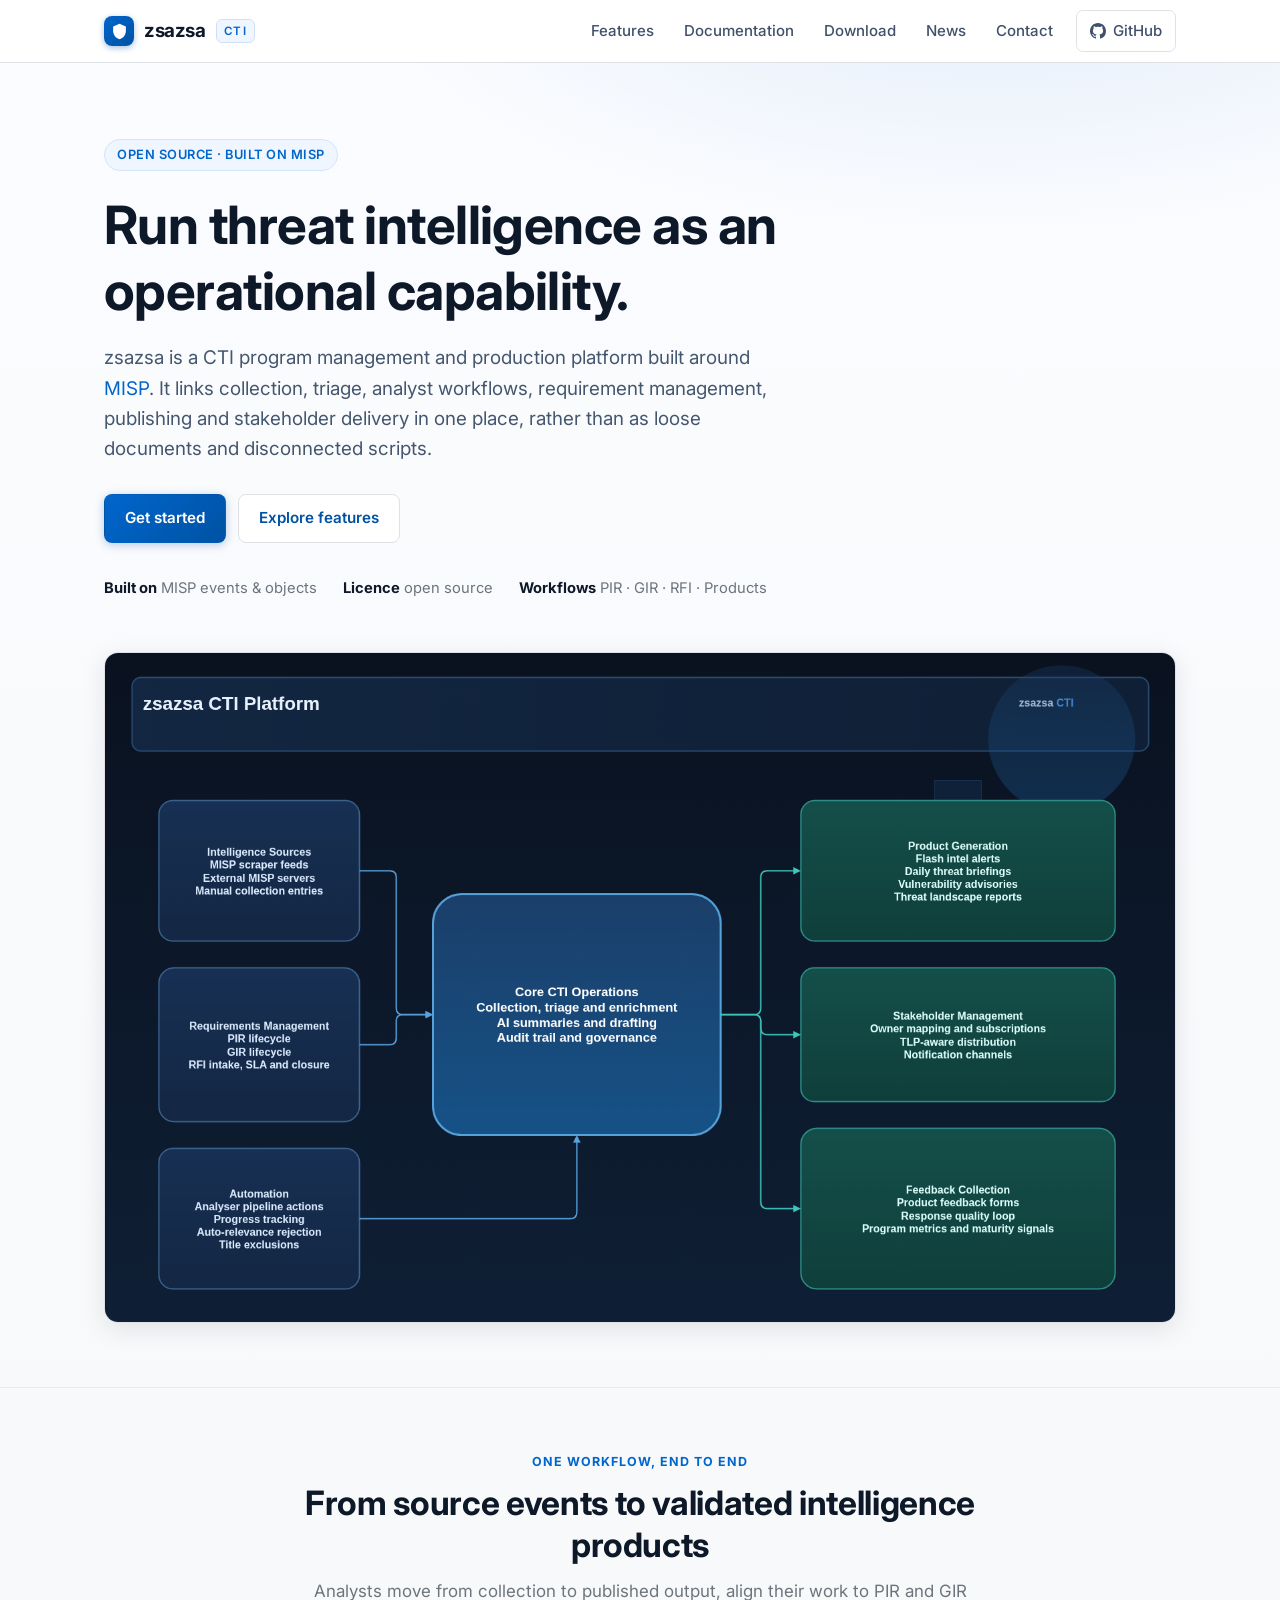
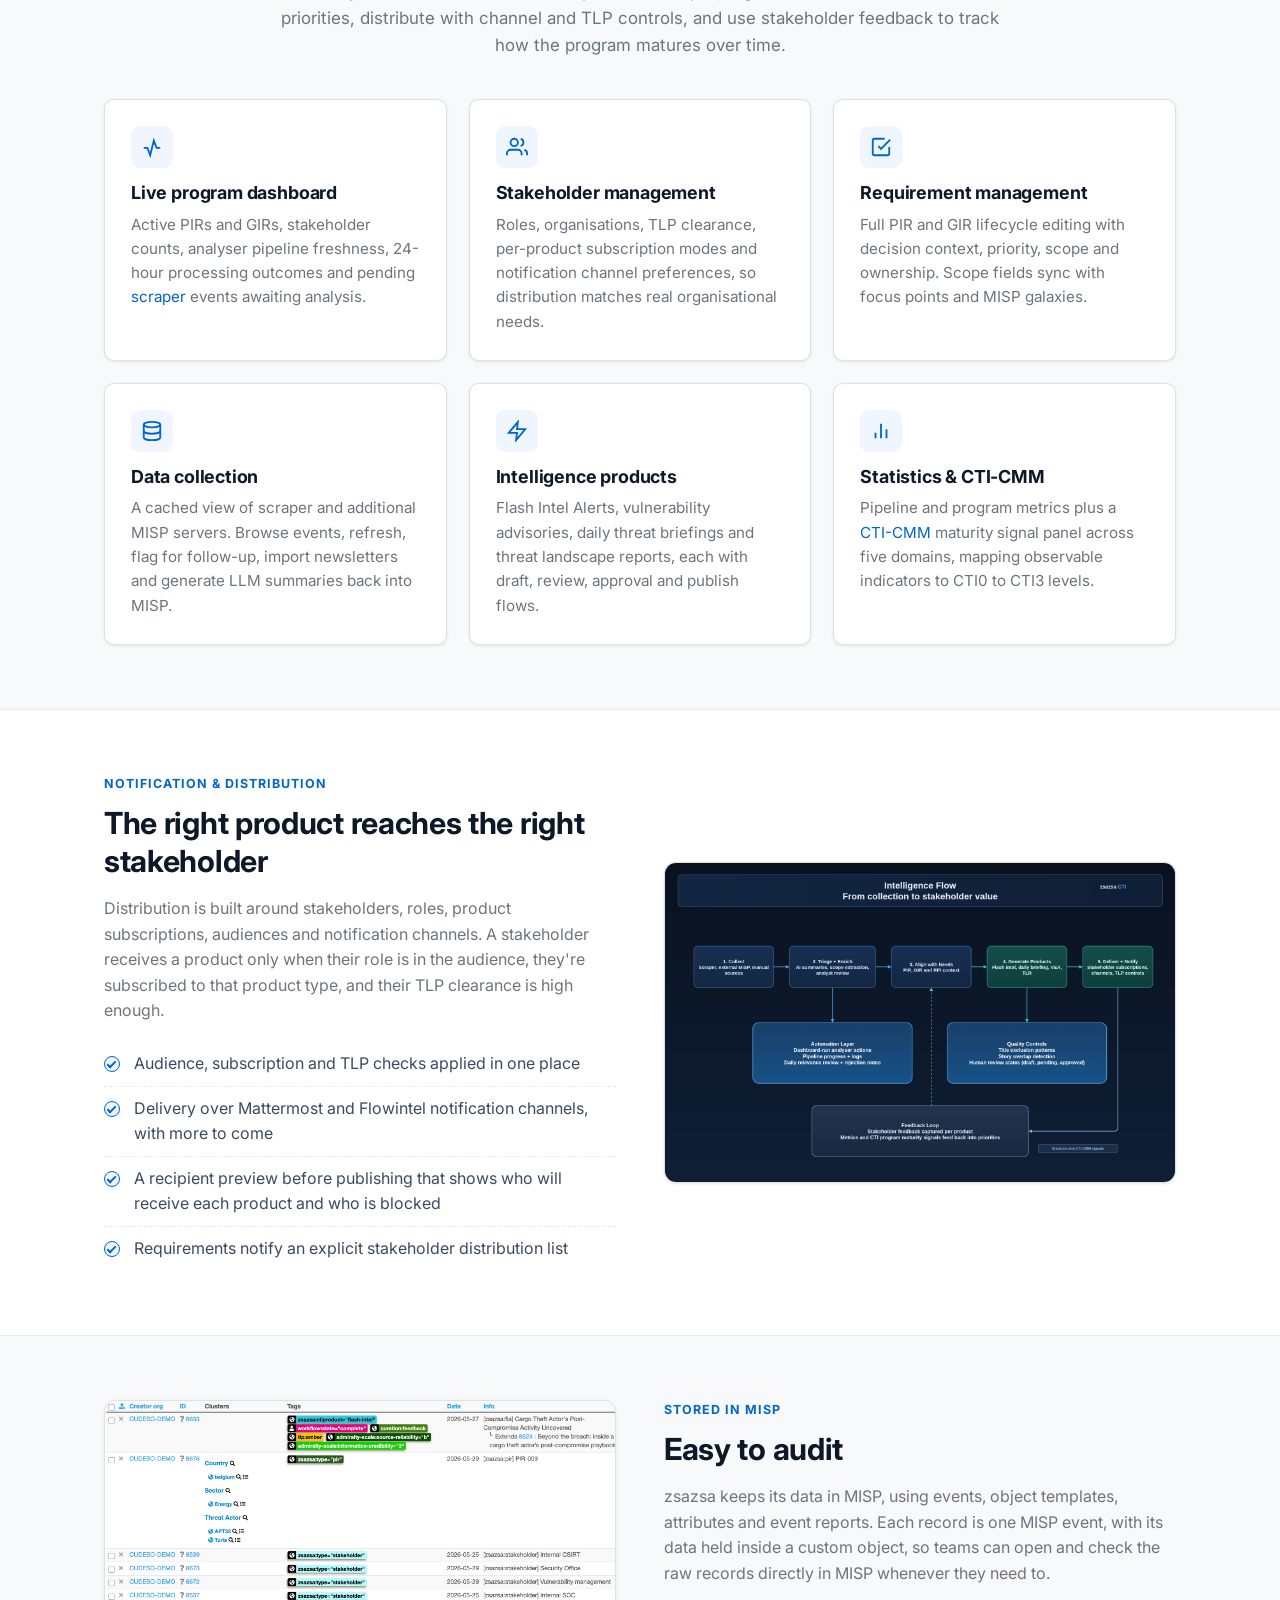
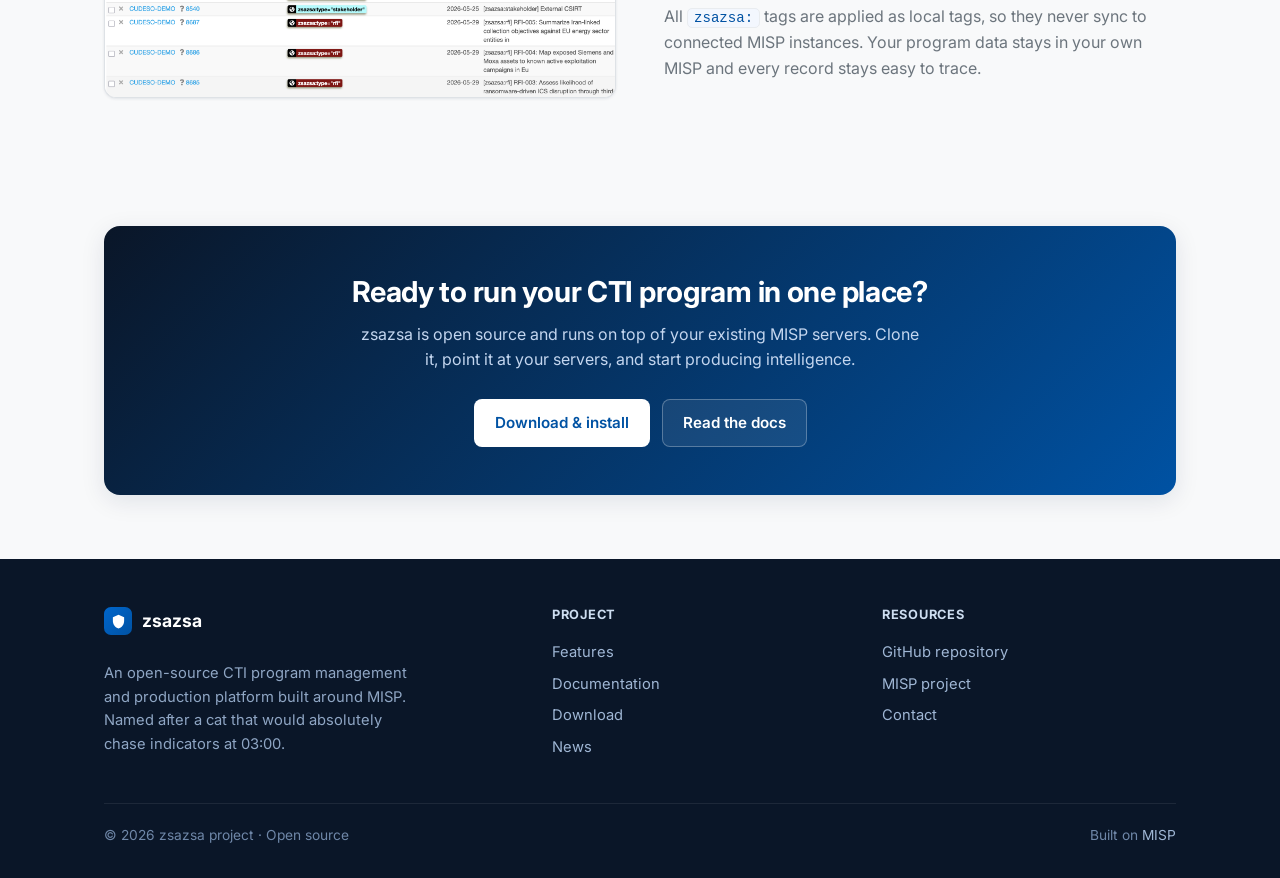
==== index.html @ 4e717384 "Initial website" ====
<!DOCTYPE html>
<html lang="en">
<head>
  <meta charset="UTF-8">
  <meta name="viewport" content="width=device-width, initial-scale=1.0">
  <title>zsazsa · CTI program management built on MISP</title>
  <meta name="description" content="zsazsa is an open-source CTI program management and production platform built around MISP. It links collection, triage, analyst workflows, requirement management, publishing and stakeholder delivery in one place.">
  <link rel="icon" type="image/svg+xml" href="assets/img/favicon.svg">
  <link rel="preconnect" href="https://fonts.googleapis.com">
  <link rel="preconnect" href="https://fonts.gstatic.com" crossorigin>
  <link href="https://fonts.googleapis.com/css2?family=Inter:wght@400;500;600;700&display=swap" rel="stylesheet">
  <link rel="stylesheet" href="assets/css/site.css">
</head>
<body>

  <!-- Navigation -->
  <nav class="site-nav">
    <div class="nav-inner">
      <a href="index.html" class="brand">
        <span class="glyph"><svg viewBox="0 0 24 24" fill="currentColor"><path d="M12 1L3 5v6c0 5.55 3.84 10.74 9 12 5.16-1.26 9-6.45 9-12V5l-9-4z"/></svg></span>
        zsazsa <span class="sub">CTI</span>
      </a>
      <button class="nav-toggle" aria-label="Toggle navigation" onclick="document.getElementById('navlinks').classList.toggle('open')">☰</button>
      <ul class="nav-links" id="navlinks">
        <li><a href="features.html">Features</a></li>
        <li><a href="documentation.html">Documentation</a></li>
        <li><a href="download.html">Download</a></li>
        <li><a href="news.html">News</a></li>
        <li><a href="contact.html">Contact</a></li>
        <li><a href="https://github.com/cudeso/zsazsa/" class="gh" target="_blank" rel="noopener">
          <svg width="16" height="16" viewBox="0 0 16 16" fill="currentColor"><path d="M8 0C3.58 0 0 3.58 0 8c0 3.54 2.29 6.53 5.47 7.59.4.07.55-.17.55-.38 0-.19-.01-.82-.01-1.49-2.01.37-2.53-.49-2.69-.94-.09-.23-.48-.94-.82-1.13-.28-.15-.68-.52-.01-.53.63-.01 1.08.58 1.23.82.72 1.21 1.87.87 2.33.66.07-.52.28-.87.51-1.07-1.78-.2-3.64-.89-3.64-3.95 0-.87.31-1.59.82-2.15-.08-.2-.36-1.02.08-2.12 0 0 .67-.21 2.2.82.64-.18 1.32-.27 2-.27.68 0 1.36.09 2 .27 1.53-1.04 2.2-.82 2.2-.82.44 1.1.16 1.92.08 2.12.51.56.82 1.27.82 2.15 0 3.07-1.87 3.75-3.65 3.95.29.25.54.73.54 1.48 0 1.07-.01 1.93-.01 2.2 0 .21.15.46.55.38A8.01 8.01 0 0016 8c0-4.42-3.58-8-8-8z"/></svg>
          GitHub</a></li>
      </ul>
    </div>
  </nav>

  <!-- Hero -->
  <header class="hero">
    <div class="container">
      <span class="eyebrow">Open source · Built on MISP</span>
      <h1>Run threat intelligence as an operational capability.</h1>
      <p class="lead">zsazsa is a CTI program management and production platform built around <a href="https://www.misp-project.org/" target="_blank" rel="noopener">MISP</a>. It links collection, triage, analyst workflows, requirement management, publishing and stakeholder delivery in one place, rather than as loose documents and disconnected scripts.</p>
      <div class="hero-actions">
        <a href="download.html" class="btn btn-primary">Get started</a>
        <a href="features.html" class="btn btn-ghost">Explore features</a>
      </div>
      <div class="hero-meta">
        <span><b>Built on</b> MISP events &amp; objects</span>
        <span><b>Licence</b> open source</span>
        <span><b>Workflows</b> PIR · GIR · RFI · Products</span>
      </div>
      <div class="hero-shot">
        <img src="assets/img/zsazsa-overview.png" alt="zsazsa CTI overview" loading="lazy">
      </div>
    </div>
  </header>

  <!-- What it covers -->
  <section>
    <div class="container">
      <div class="section-head center">
        <div class="kicker">One workflow, end to end</div>
        <h2>From source events to validated intelligence products</h2>
        <p>Analysts move from collection to published output, align their work to PIR and GIR priorities, distribute with channel and TLP controls, and use stakeholder feedback to track how the program matures over time.</p>
      </div>

      <div class="grid grid-3">
        <div class="card hover">
          <span class="feat-icon"><svg viewBox="0 0 24 24" fill="none" stroke="currentColor" stroke-width="2"><path d="M3 13h4l3 8 4-16 3 8h4"/></svg></span>
          <h3>Live program dashboard</h3>
          <p>Active PIRs and GIRs, stakeholder counts, analyser pipeline freshness, 24-hour processing outcomes and pending <a href="https://github.com/cudeso/misp-scraper/" target="_blank" rel="noopener">scraper</a> events awaiting analysis.</p>
        </div>
        <div class="card hover">
          <span class="feat-icon"><svg viewBox="0 0 24 24" fill="none" stroke="currentColor" stroke-width="2"><path d="M17 21v-2a4 4 0 0 0-4-4H5a4 4 0 0 0-4 4v2"/><circle cx="9" cy="7" r="4"/><path d="M23 21v-2a4 4 0 0 0-3-3.87M16 3.13a4 4 0 0 1 0 7.75"/></svg></span>
          <h3>Stakeholder management</h3>
          <p>Roles, organisations, TLP clearance, per-product subscription modes and notification channel preferences, so distribution matches real organisational needs.</p>
        </div>
        <div class="card hover">
          <span class="feat-icon"><svg viewBox="0 0 24 24" fill="none" stroke="currentColor" stroke-width="2"><path d="M9 11l3 3L22 4"/><path d="M21 12v7a2 2 0 0 1-2 2H5a2 2 0 0 1-2-2V5a2 2 0 0 1 2-2h11"/></svg></span>
          <h3>Requirement management</h3>
          <p>Full PIR and GIR lifecycle editing with decision context, priority, scope and ownership. Scope fields sync with focus points and MISP galaxies.</p>
        </div>
        <div class="card hover">
          <span class="feat-icon"><svg viewBox="0 0 24 24" fill="none" stroke="currentColor" stroke-width="2"><ellipse cx="12" cy="5" rx="9" ry="3"/><path d="M21 12c0 1.66-4 3-9 3s-9-1.34-9-3"/><path d="M3 5v14c0 1.66 4 3 9 3s9-1.34 9-3V5"/></svg></span>
          <h3>Data collection</h3>
          <p>A cached view of scraper and additional MISP servers. Browse events, refresh, flag for follow-up, import newsletters and generate LLM summaries back into MISP.</p>
        </div>
        <div class="card hover">
          <span class="feat-icon"><svg viewBox="0 0 24 24" fill="none" stroke="currentColor" stroke-width="2"><path d="M13 2L3 14h9l-1 8 10-12h-9l1-8z"/></svg></span>
          <h3>Intelligence products</h3>
          <p>Flash Intel Alerts, vulnerability advisories, daily threat briefings and threat landscape reports, each with draft, review, approval and publish flows.</p>
        </div>
        <div class="card hover">
          <span class="feat-icon"><svg viewBox="0 0 24 24" fill="none" stroke="currentColor" stroke-width="2"><path d="M18 20V10M12 20V4M6 20v-6"/></svg></span>
          <h3>Statistics &amp; CTI-CMM</h3>
          <p>Pipeline and program metrics plus a <a href="https://cti-cmm.org/" target="_blank" rel="noopener">CTI-CMM</a> maturity signal panel across five domains, mapping observable indicators to CTI0 to CTI3 levels.</p>
        </div>
      </div>
    </div>
  </section>

  <!-- Intelligence flow band -->
  <section class="section-tint">
    <div class="container">
      <div class="grid grid-2" style="align-items:center; gap:48px;">
        <div>
          <div class="kicker">Notification &amp; distribution</div>
          <h2 style="font-size:1.9rem; margin:0 0 16px;">The right product reaches the right stakeholder</h2>
          <p class="muted" style="margin-bottom:18px;">Distribution is built around stakeholders, roles, product subscriptions, audiences and notification channels. A stakeholder receives a product only when their role is in the audience, they're subscribed to that product type, and their TLP clearance is high enough.</p>
          <ul class="tick-list">
            <li>Audience, subscription and TLP checks applied in one place</li>
            <li>Delivery over Mattermost and Flowintel notification channels, with more to come</li>
            <li>A recipient preview before publishing that shows who will receive each product and who is blocked</li>
            <li>Requirements notify an explicit stakeholder distribution list</li>
          </ul>
        </div>
        <div class="feature-media">
          <img src="assets/img/zsazsa-intelligence-flow.png" alt="zsazsa intelligence flow" loading="lazy">
        </div>
      </div>
    </div>
  </section>

  <!-- MISP foundation -->
  <section>
    <div class="container">
      <div class="grid grid-2" style="align-items:center; gap:48px;">
        <div class="feature-media">
          <img src="assets/img/x-misp1.png" alt="zsazsa data stored in MISP" loading="lazy">
        </div>
        <div>
          <div class="kicker">Stored in MISP</div>
          <h2 style="font-size:1.9rem; margin:0 0 16px;">Easy to audit</h2>
          <p class="muted" style="margin-bottom:18px;">zsazsa keeps its data in MISP, using events, object templates, attributes and event reports. Each record is one MISP event, with its data held inside a custom object, so teams can open and check the raw records directly in MISP whenever they need to.</p>
          <p class="muted">All <code class="inline">zsazsa:</code> tags are applied as local tags, so they never sync to connected MISP instances. Your program data stays in your own MISP and every record stays easy to trace.</p>
        </div>
      </div>
    </div>
  </section>

  <!-- CTA -->
  <section>
    <div class="container">
      <div class="cta">
        <h2>Ready to run your CTI program in one place?</h2>
        <p>zsazsa is open source and runs on top of your existing MISP servers. Clone it, point it at your servers, and start producing intelligence.</p>
        <div style="display:flex; gap:12px; justify-content:center; flex-wrap:wrap;">
          <a href="download.html" class="btn btn-light">Download &amp; install</a>
          <a href="documentation.html" class="btn btn-ghost">Read the docs</a>
        </div>
      </div>
    </div>
  </section>

  <!-- Footer -->
  <footer class="site-footer">
    <div class="container">
      <div class="foot-grid">
        <div>
          <span class="foot-brand">
            <span class="glyph"><svg viewBox="0 0 24 24" fill="currentColor"><path d="M12 1L3 5v6c0 5.55 3.84 10.74 9 12 5.16-1.26 9-6.45 9-12V5l-9-4z"/></svg></span>
            zsazsa
          </span>
          <p class="foot-about">An open-source CTI program management and production platform built around MISP. Named after a cat that would absolutely chase indicators at 03:00.</p>
        </div>
        <div>
          <h4>Project</h4>
          <a href="features.html">Features</a>
          <a href="documentation.html">Documentation</a>
          <a href="download.html">Download</a>
          <a href="news.html">News</a>
        </div>
        <div>
          <h4>Resources</h4>
          <a href="https://github.com/cudeso/zsazsa/" target="_blank" rel="noopener">GitHub repository</a>
          <a href="https://www.misp-project.org/" target="_blank" rel="noopener">MISP project</a>
          <a href="contact.html">Contact</a>
        </div>
      </div>
      <div class="foot-bottom">
        <span>© <span id="year"></span> zsazsa project · Open source</span>
        <span>Built on <a href="https://www.misp-project.org/" target="_blank" rel="noopener" style="display:inline;">MISP</a></span>
      </div>
    </div>
  </footer>

  <script>document.getElementById('year').textContent = new Date().getFullYear();</script>
</body>
</html>
---- assets/css/site.css ----
/* ───────────────────────────────────────────────────────────────────────────
   zsazsa-project.org — public site styles
   Mirrors the zsazsa "UiBeta" application theme:
   MISP-style light surfaces, #0066cc accent, Inter typography, shield glyph.
   ─────────────────────────────────────────────────────────────────────────── */

:root {
  /* UiBeta palette (from the application theme) */
  --blue:          #0066cc;
  --blue-deep:     #0052a3;
  --blue-navy:     #004d99;
  --blue-tint:     #f0f6ff;

  --ink:           #0d1829;
  --text:          #212529;
  --text-muted:    #6c757d;

  --body-bg:       #f8f9fa;
  --card-bg:       #ffffff;
  --surface-tint:  #f3f7fe;
  --surface-dark:  #0a1628;   /* deep navy used in the app sidebar */

  --border:        #dee2e6;
  --border-faint:  #e9ecef;

  --green:         #28a745;
  --orange:        #fd7e14;
  --red:           #dc3545;

  --radius:        10px;
  --radius-sm:     8px;
  --shadow:        0 1px 3px rgba(4,28,68,.09), 0 0 1px rgba(4,28,68,.06);
  --shadow-lift:   0 6px 24px rgba(4,28,68,.10);

  --brand-gradient: linear-gradient(135deg, #0066cc 0%, #0052a3 100%);
  --maxw:          1120px;
}

*, *::before, *::after { box-sizing: border-box; }

html { scroll-behavior: smooth; }

body {
  margin: 0;
  font-family: "Inter", system-ui, -apple-system, "Segoe UI", Roboto, sans-serif;
  font-size: 16px;
  line-height: 1.6;
  color: var(--text);
  background: var(--body-bg);
  -webkit-font-smoothing: antialiased;
}

a { color: var(--blue); text-decoration: none; }
a:hover { color: var(--blue-deep); text-decoration: underline; }

h1, h2, h3, h4 {
  color: var(--ink);
  line-height: 1.25;
  font-weight: 700;
  letter-spacing: -0.01em;
}

img { max-width: 100%; height: auto; }

.container {
  max-width: var(--maxw);
  margin: 0 auto;
  padding: 0 24px;
}

.muted { color: var(--text-muted); }
.center { text-align: center; }

/* ─── Top navigation ─────────────────────────────────────────────────────── */
.site-nav {
  position: sticky;
  top: 0;
  z-index: 50;
  background: rgba(255,255,255,.92);
  backdrop-filter: saturate(180%) blur(8px);
  border-bottom: 1px solid var(--border);
}
.site-nav .nav-inner {
  max-width: var(--maxw);
  margin: 0 auto;
  padding: 0 24px;
  height: 62px;
  display: flex;
  align-items: center;
  gap: 28px;
}
.brand {
  display: inline-flex;
  align-items: center;
  gap: 10px;
  font-weight: 700;
  font-size: 1.18rem;
  color: var(--ink);
  letter-spacing: -0.02em;
}
.brand:hover { text-decoration: none; color: var(--ink); }
.brand .glyph {
  width: 30px; height: 30px;
  display: inline-flex;
  align-items: center;
  justify-content: center;
  border-radius: 8px;
  background: var(--brand-gradient);
  color: #fff;
  box-shadow: 0 2px 6px rgba(0,82,163,.35);
}
.brand .glyph svg { width: 17px; height: 17px; }
.brand .sub {
  font-weight: 600;
  font-size: .72rem;
  letter-spacing: .12em;
  text-transform: uppercase;
  color: var(--blue);
  padding: 2px 7px;
  border: 1px solid #cfe0f5;
  border-radius: 6px;
  background: var(--blue-tint);
}

.nav-links {
  display: flex;
  align-items: center;
  gap: 4px;
  margin-left: auto;
  list-style: none;
  padding: 0;
}
.nav-links a {
  display: inline-block;
  padding: 8px 13px;
  border-radius: 7px;
  color: #41506b;
  font-weight: 500;
  font-size: .94rem;
}
.nav-links a:hover { background: var(--surface-tint); color: var(--blue-deep); text-decoration: none; }
.nav-links a.active { color: var(--blue-deep); background: var(--blue-tint); }
.nav-links a.gh {
  display: inline-flex;
  align-items: center;
  gap: 7px;
  margin-left: 6px;
  border: 1px solid var(--border);
}
.nav-links a.gh:hover { border-color: #c2d3ea; }

.nav-toggle {
  display: none;
  margin-left: auto;
  background: none;
  border: 1px solid var(--border);
  border-radius: 7px;
  padding: 7px 10px;
  cursor: pointer;
  color: var(--ink);
}

/* ─── Buttons ────────────────────────────────────────────────────────────── */
.btn {
  display: inline-flex;
  align-items: center;
  gap: 8px;
  padding: 11px 20px;
  border-radius: var(--radius-sm);
  font-weight: 600;
  font-size: .95rem;
  border: 1px solid transparent;
  cursor: pointer;
  transition: transform .06s ease, box-shadow .2s ease, background .2s ease;
}
.btn:hover { text-decoration: none; }
.btn-primary { background: var(--brand-gradient); color: #fff; box-shadow: 0 2px 10px rgba(0,82,163,.28); }
.btn-primary:hover { color: #fff; transform: translateY(-1px); box-shadow: var(--shadow-lift); }
.btn-ghost { background: #fff; color: var(--blue-deep); border-color: var(--border); }
.btn-ghost:hover { background: var(--surface-tint); border-color: #c2d3ea; color: var(--blue-deep); }

/* ─── Hero ───────────────────────────────────────────────────────────────── */
.hero {
  background:
    radial-gradient(1100px 460px at 78% -8%, rgba(0,102,204,.10), transparent 60%),
    linear-gradient(180deg, #fbfcff 0%, var(--body-bg) 100%);
  border-bottom: 1px solid var(--border-faint);
  padding: 76px 0 64px;
}
.hero .eyebrow {
  display: inline-flex;
  align-items: center;
  gap: 8px;
  font-size: .8rem;
  font-weight: 600;
  letter-spacing: .04em;
  text-transform: uppercase;
  color: var(--blue);
  background: var(--blue-tint);
  border: 1px solid #d4e4fa;
  padding: 5px 12px;
  border-radius: 100px;
  margin-bottom: 22px;
}
.hero h1 {
  font-size: clamp(2.1rem, 4.6vw, 3.3rem);
  margin: 0 0 18px;
  max-width: 760px;
}
.hero p.lead {
  font-size: 1.18rem;
  color: #45566f;
  max-width: 680px;
  margin: 0 0 30px;
}
.hero-actions { display: flex; flex-wrap: wrap; gap: 12px; }
.hero-meta {
  margin-top: 34px;
  display: flex;
  flex-wrap: wrap;
  gap: 26px;
  color: var(--text-muted);
  font-size: .92rem;
}
.hero-meta b { color: var(--ink); }

.hero-shot {
  margin-top: 52px;
  border-radius: 14px;
  border: 1px solid var(--border);
  box-shadow: var(--shadow-lift);
  overflow: hidden;
  background: #fff;
}
.hero-shot img { display: block; width: 100%; }

/* ─── Sections ───────────────────────────────────────────────────────────── */
section { padding: 64px 0; }
.section-tint { background: #fff; border-top: 1px solid var(--border-faint); border-bottom: 1px solid var(--border-faint); }

.section-head { max-width: 720px; margin: 0 0 40px; }
.section-head.center { margin-left: auto; margin-right: auto; text-align: center; }
.section-head h2 { font-size: clamp(1.6rem, 3vw, 2.1rem); margin: 0 0 12px; }
.section-head p { font-size: 1.06rem; color: var(--text-muted); margin: 0; }
.kicker {
  font-size: .78rem; font-weight: 700; letter-spacing: .08em;
  text-transform: uppercase; color: var(--blue); margin-bottom: 10px;
}

/* ─── Cards / grids ──────────────────────────────────────────────────────── */
.grid { display: grid; gap: 22px; }
.grid-2 { grid-template-columns: repeat(2, 1fr); }
.grid-3 { grid-template-columns: repeat(3, 1fr); }

.card {
  background: var(--card-bg);
  border: 1px solid var(--border);
  border-radius: var(--radius);
  padding: 26px;
  box-shadow: var(--shadow);
  transition: transform .12s ease, box-shadow .2s ease, border-color .2s ease;
}
.card.hover:hover { transform: translateY(-3px); box-shadow: var(--shadow-lift); border-color: #cfe0f5; }
.card h3 { font-size: 1.12rem; margin: 0 0 8px; }
.card p { margin: 0; color: var(--text-muted); font-size: .95rem; }

.feat-icon {
  width: 42px; height: 42px;
  border-radius: 9px;
  display: inline-flex;
  align-items: center;
  justify-content: center;
  background: var(--blue-tint);
  color: var(--blue);
  margin-bottom: 14px;
  border: 1px solid #dcebfd00; /* transparent, kept for spacing */
}
.feat-icon svg { width: 22px; height: 22px; }

/* ─── Feature detail rows (alternating) ──────────────────────────────────── */
.feature-row {
  display: grid;
  grid-template-columns: 1fr 1fr;
  gap: 44px;
  align-items: center;
  padding: 44px 0;
  border-bottom: 1px solid var(--border-faint);
}
.feature-row:last-child { border-bottom: none; }
.feature-row.reverse .feature-media { order: 2; }
.feature-media {
  border-radius: 12px;
  border: 1px solid var(--border);
  box-shadow: var(--shadow);
  overflow: hidden;
  background: #fff;
}
.feature-media img { display: block; width: 100%; }
.feature-text h3 { font-size: 1.45rem; margin: 0 0 12px; }
.feature-text p { color: #45566f; margin: 0 0 14px; }
.feature-text ul { margin: 0; padding-left: 18px; color: #45566f; }
.feature-text ul li { margin-bottom: 7px; }

/* ─── Pill list / checklist ──────────────────────────────────────────────── */
.tick-list { list-style: none; padding: 0; margin: 0; }
.tick-list li {
  position: relative;
  padding: 9px 0 9px 30px;
  border-bottom: 1px dashed var(--border-faint);
  color: #3c4a60;
}
.tick-list li:last-child { border-bottom: none; }
.tick-list li::before {
  content: "";
  position: absolute;
  left: 0; top: 14px;
  width: 16px; height: 16px;
  border-radius: 50%;
  background: var(--blue-tint);
  border: 1px solid var(--blue);
}
.tick-list li::after {
  content: "";
  position: absolute;
  left: 5px; top: 17px;
  width: 5px; height: 9px;
  border: solid var(--blue);
  border-width: 0 2px 2px 0;
  transform: rotate(45deg);
}

/* ─── Badges ─────────────────────────────────────────────────────────────── */
.badge {
  display: inline-block;
  padding: 3px 10px;
  border-radius: 100px;
  font-size: .76rem;
  font-weight: 600;
  border: 1px solid transparent;
}
.badge-public { background: #eaf6f1; color: #1a7a4a; border-color: #b6e0c9; }
.badge-draft  { background: #fef5e3; color: #a0690a; border-color: #f3d9a3; }
.badge-blue   { background: var(--blue-tint); color: var(--blue-deep); border-color: #d4e4fa; }

/* ─── News list ──────────────────────────────────────────────────────────── */
.post {
  display: grid;
  grid-template-columns: 150px 1fr;
  gap: 24px;
  padding: 26px;
  border: 1px solid var(--border);
  border-radius: var(--radius);
  background: #fff;
  box-shadow: var(--shadow);
  margin-bottom: 18px;
}
.post .post-date { color: var(--text-muted); font-size: .9rem; }
.post h3 { margin: 8px 0 10px; font-size: 1.22rem; }
.post p { margin: 0 0 14px; color: #45566f; }

/* ─── Docs / generic prose ───────────────────────────────────────────────── */
.prose { max-width: 820px; }
.prose h2 { font-size: 1.5rem; margin: 40px 0 14px; padding-top: 8px; }
.prose h3 { font-size: 1.18rem; margin: 28px 0 10px; }
.prose p { color: #36445b; }
.prose ul { color: #36445b; }
.prose code, code.inline {
  background: var(--surface-tint);
  border: 1px solid var(--border-faint);
  border-radius: 5px;
  padding: 1px 6px;
  font-size: .88em;
  font-family: "SFMono-Regular", ui-monospace, Menlo, Consolas, monospace;
  color: var(--blue-deep);
}
.prose pre {
  background: var(--surface-dark);
  color: #d6e3f5;
  border-radius: var(--radius-sm);
  padding: 18px 20px;
  overflow-x: auto;
  font-size: .86rem;
  line-height: 1.55;
  border: 1px solid #16233d;
}
.prose pre code { background: none; border: none; padding: 0; color: inherit; }

.callout {
  border: 1px solid #d4e4fa;
  background: var(--blue-tint);
  border-left: 4px solid var(--blue);
  border-radius: var(--radius-sm);
  padding: 16px 20px;
  margin: 22px 0;
  color: #2d3e57;
}
.callout strong { color: var(--ink); }

/* ─── Inline figure (screenshots in prose / docs) ────────────────────────── */
.doc-figure {
  margin: 26px 0;
  border-radius: 12px;
  border: 1px solid var(--border);
  box-shadow: var(--shadow);
  overflow: hidden;
  background: #fff;
}
.doc-figure img { display: block; width: 100%; }
.doc-figure figcaption {
  padding: 10px 16px;
  font-size: .85rem;
  color: var(--text-muted);
  border-top: 1px solid var(--border-faint);
  background: var(--surface-tint);
}

/* ─── Architecture diagram (simple node/connector layout) ────────────────── */
.arch {
  margin: 24px 0;
  padding: 26px 20px;
  border: 1px solid var(--border);
  border-radius: 12px;
  background: var(--surface-tint);
}
.arch-row { display: flex; gap: 18px; justify-content: center; flex-wrap: wrap; }
.arch-node {
  border: 1px solid var(--border);
  border-radius: 10px;
  background: #fff;
  box-shadow: var(--shadow);
  padding: 13px 18px;
  text-align: center;
  min-width: 190px;
}
.arch-node .an-title { font-weight: 700; color: var(--ink); font-size: .98rem; }
.arch-node .an-sub { color: var(--text-muted); font-size: .8rem; margin-top: 3px; }
.arch-node.is-app {
  background: var(--brand-gradient);
  border-color: transparent;
}
.arch-node.is-app .an-title { color: #fff; }
.arch-node.is-app .an-sub { color: rgba(255,255,255,.85); }
.arch-connector { width: 2px; height: 26px; background: var(--border-light); margin: 0 auto; }
.arch-caption { margin: 14px 0 0; font-size: .85rem; color: var(--text-muted); text-align: center; }

/* ─── Docs layout with side TOC ──────────────────────────────────────────── */
.docs-layout { display: grid; grid-template-columns: 232px 1fr; gap: 48px; align-items: start; }
.docs-toc {
  position: sticky;
  top: 86px;
  font-size: .92rem;
}
.docs-toc .toc-title {
  font-size: .74rem; font-weight: 700; letter-spacing: .08em;
  text-transform: uppercase; color: var(--text-muted); margin-bottom: 12px;
}
.docs-toc a {
  display: block;
  padding: 6px 12px;
  border-left: 2px solid var(--border);
  color: #45566f;
}
.docs-toc a:hover { border-left-color: var(--blue); color: var(--blue-deep); text-decoration: none; background: var(--surface-tint); }

/* ─── Tables ─────────────────────────────────────────────────────────────── */
.table-wrap { overflow-x: auto; border: 1px solid var(--border); border-radius: var(--radius-sm); }
table.tbl { width: 100%; border-collapse: collapse; font-size: .92rem; background: #fff; }
table.tbl th, table.tbl td { text-align: left; padding: 11px 14px; border-bottom: 1px solid var(--border-faint); }
table.tbl th { background: var(--surface-tint); color: var(--ink); font-weight: 600; }
table.tbl tr:last-child td { border-bottom: none; }

/* ─── CTA band ───────────────────────────────────────────────────────────── */
.cta {
  background: linear-gradient(135deg, #0a1628 0%, #0052a3 100%);
  border-radius: 16px;
  padding: 48px 44px;
  color: #eaf1fb;
  text-align: center;
  box-shadow: var(--shadow-lift);
}
.cta h2 { color: #fff; margin: 0 0 12px; font-size: 1.8rem; }
.cta p { color: #c4d6ef; max-width: 560px; margin: 0 auto 26px; }
.cta .btn-ghost { background: rgba(255,255,255,.08); color: #fff; border-color: rgba(255,255,255,.28); }
.cta .btn-ghost:hover { background: rgba(255,255,255,.16); color: #fff; }
.cta .btn-light { background: #fff; color: var(--blue-deep); }
.cta .btn-light:hover { color: var(--blue-deep); transform: translateY(-1px); }

/* ─── Footer ─────────────────────────────────────────────────────────────── */
.site-footer {
  background: var(--surface-dark);
  color: #8fa6c4;
  padding: 48px 0 32px;
  font-size: .92rem;
}
.site-footer .foot-grid {
  display: grid;
  grid-template-columns: 1.4fr 1fr 1fr;
  gap: 36px;
  margin-bottom: 32px;
}
.site-footer h4 { color: #cdddf0; font-size: .8rem; letter-spacing: .06em; text-transform: uppercase; margin: 0 0 14px; }
.site-footer a { color: #9fb6d4; display: block; padding: 4px 0; }
.site-footer a:hover { color: #fff; text-decoration: none; }
.site-footer .foot-brand { display: inline-flex; align-items: center; gap: 10px; color: #fff; font-weight: 700; font-size: 1.1rem; margin-bottom: 12px; }
.site-footer .foot-brand .glyph {
  width: 28px; height: 28px; border-radius: 7px; background: var(--brand-gradient);
  display: inline-flex; align-items: center; justify-content: center; color: #fff;
}
.site-footer .foot-brand .glyph svg { width: 15px; height: 15px; }
.site-footer .foot-about { color: #8fa6c4; max-width: 320px; }
.site-footer .foot-bottom {
  border-top: 1px solid rgba(255,255,255,.08);
  padding-top: 20px;
  display: flex;
  justify-content: space-between;
  flex-wrap: wrap;
  gap: 10px;
  color: #6f87a8;
  font-size: .86rem;
}

/* ─── Page header (sub pages) ────────────────────────────────────────────── */
.page-head {
  background:
    radial-gradient(900px 320px at 85% -20%, rgba(0,102,204,.08), transparent 60%),
    linear-gradient(180deg, #fbfcff 0%, var(--body-bg) 100%);
  border-bottom: 1px solid var(--border-faint);
  padding: 56px 0 40px;
}
.page-head h1 { font-size: clamp(1.9rem, 3.6vw, 2.6rem); margin: 8px 0 12px; }
.page-head p { font-size: 1.1rem; color: #45566f; max-width: 660px; margin: 0; }

/* ─── Contact ────────────────────────────────────────────────────────────── */
.contact-card {
  display: flex;
  gap: 18px;
  align-items: flex-start;
  padding: 24px;
  border: 1px solid var(--border);
  border-radius: var(--radius);
  background: #fff;
  box-shadow: var(--shadow);
}
.contact-card .c-icon {
  width: 46px; height: 46px; flex: none;
  border-radius: 10px; background: var(--blue-tint); color: var(--blue);
  display: inline-flex; align-items: center; justify-content: center;
}
.contact-card .c-icon svg { width: 22px; height: 22px; }
.contact-card h3 { margin: 0 0 4px; font-size: 1.1rem; }
.contact-card p { margin: 0; color: var(--text-muted); font-size: .95rem; }

/* ─── Responsive ─────────────────────────────────────────────────────────── */
@media (max-width: 860px) {
  .nav-links {
    display: none;
    position: absolute;
    top: 62px; left: 0; right: 0;
    flex-direction: column;
    align-items: stretch;
    gap: 2px;
    background: #fff;
    border-bottom: 1px solid var(--border);
    padding: 12px 16px 18px;
    box-shadow: var(--shadow);
  }
  .nav-links.open { display: flex; }
  .nav-links a { padding: 11px 12px; }
  .nav-toggle { display: inline-block; }

  .grid-2, .grid-3 { grid-template-columns: 1fr; }
  .feature-row { grid-template-columns: 1fr; gap: 24px; padding: 32px 0; }
  .feature-row.reverse .feature-media { order: 0; }
  .docs-layout { grid-template-columns: 1fr; }
  .docs-toc { position: static; display: none; }
  .site-footer .foot-grid { grid-template-columns: 1fr; gap: 24px; }
  .post { grid-template-columns: 1fr; gap: 8px; }
}
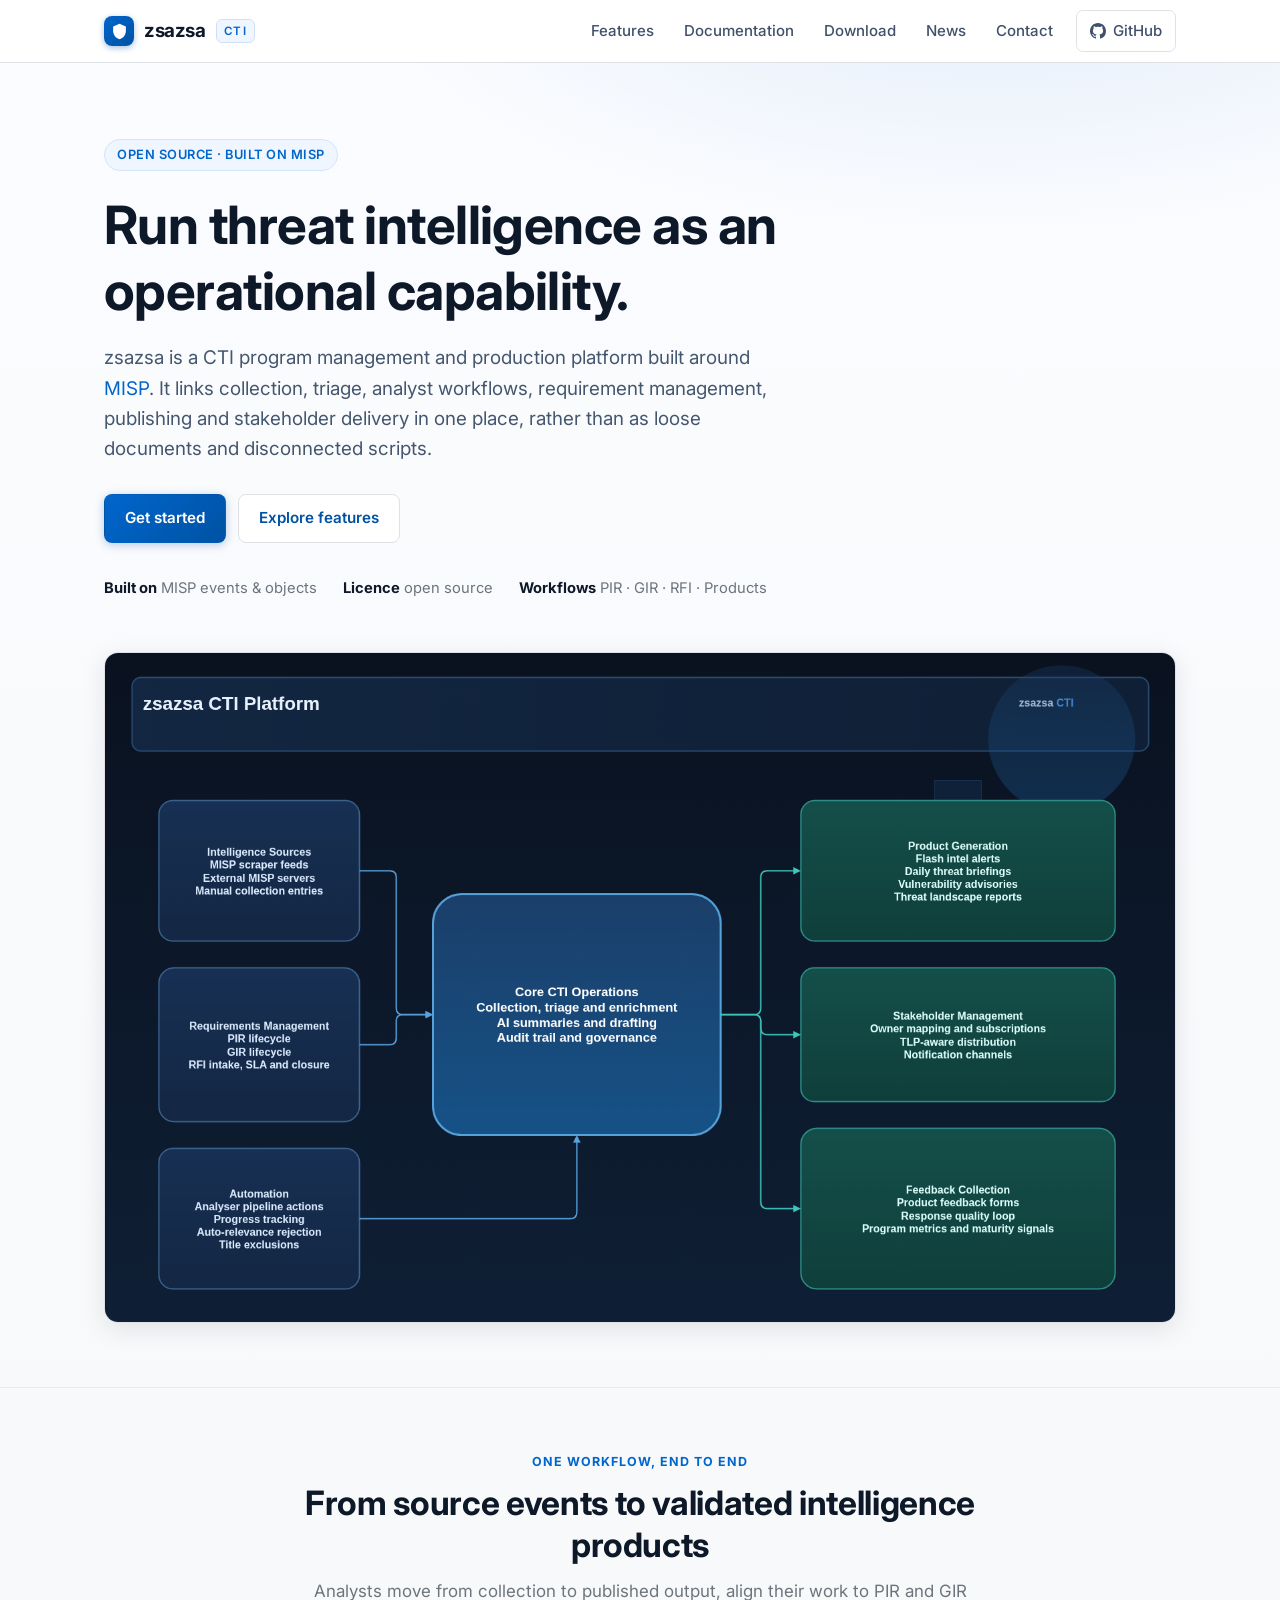
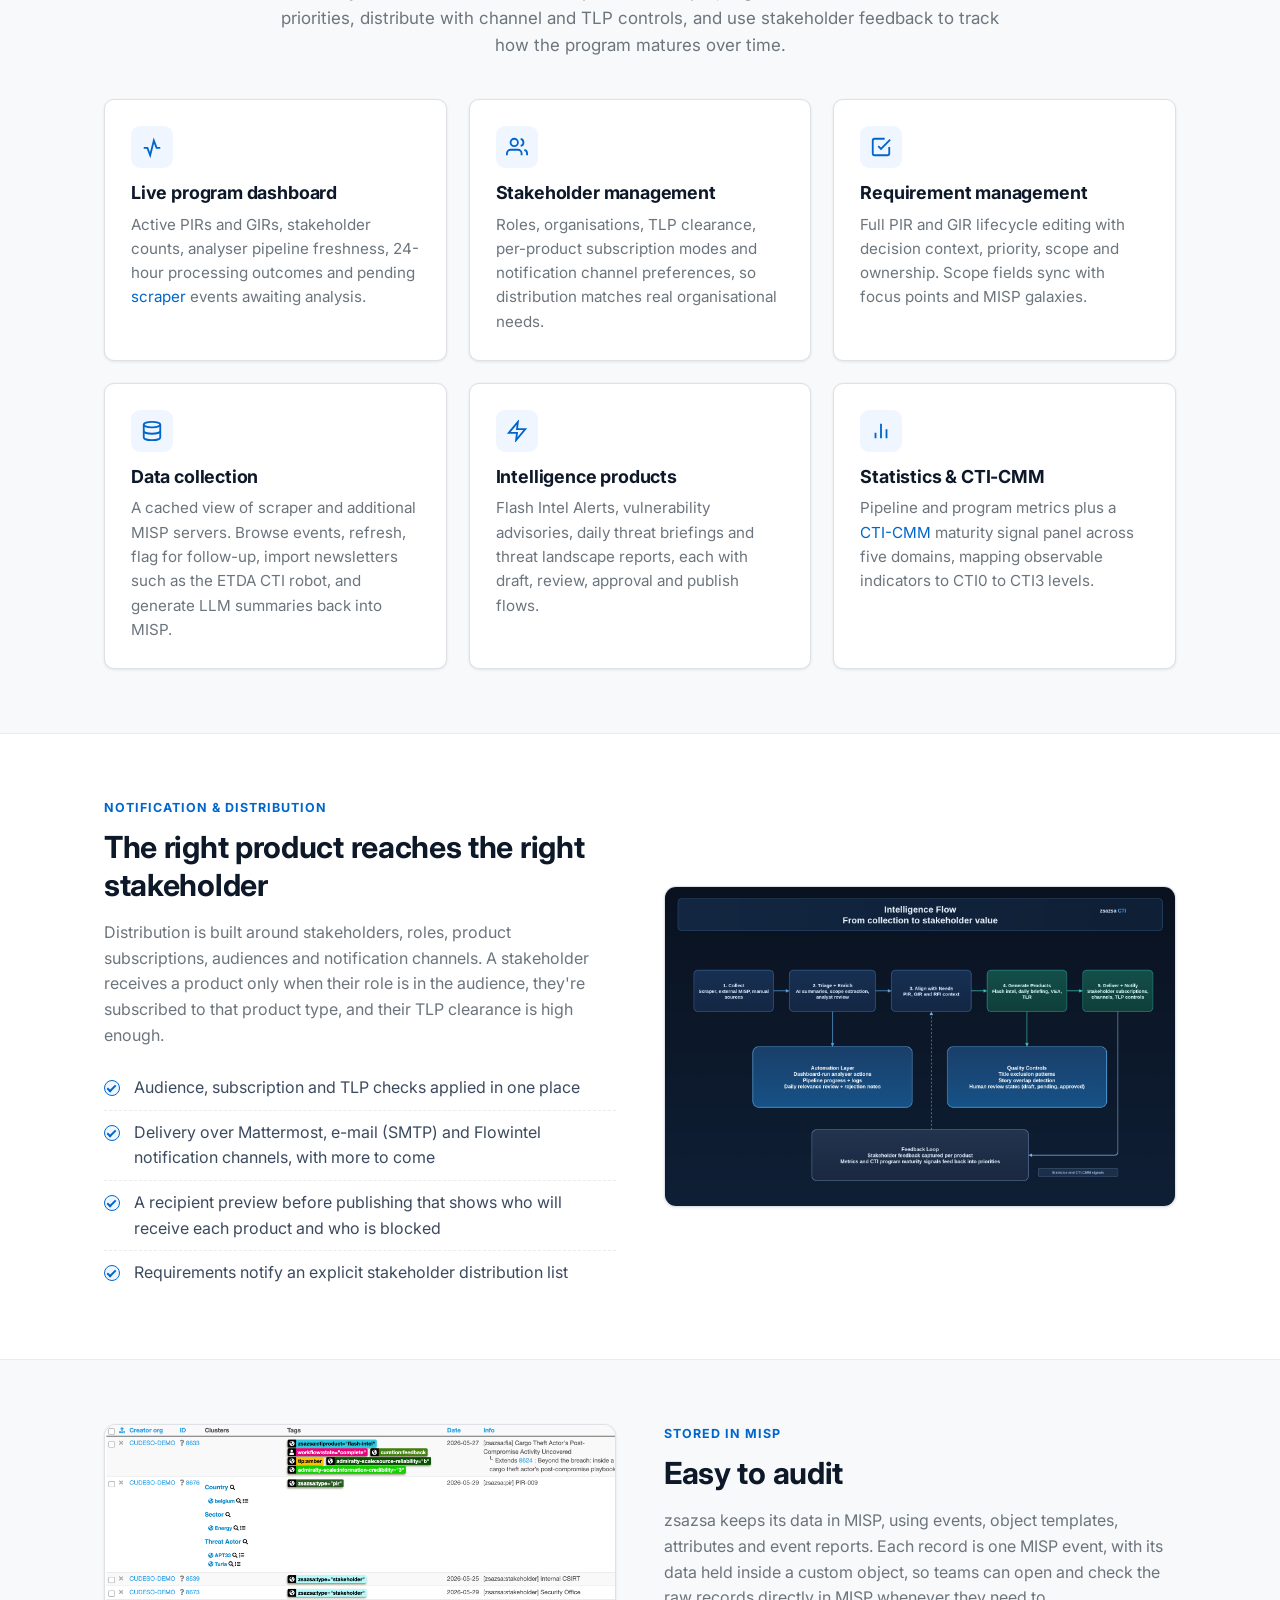
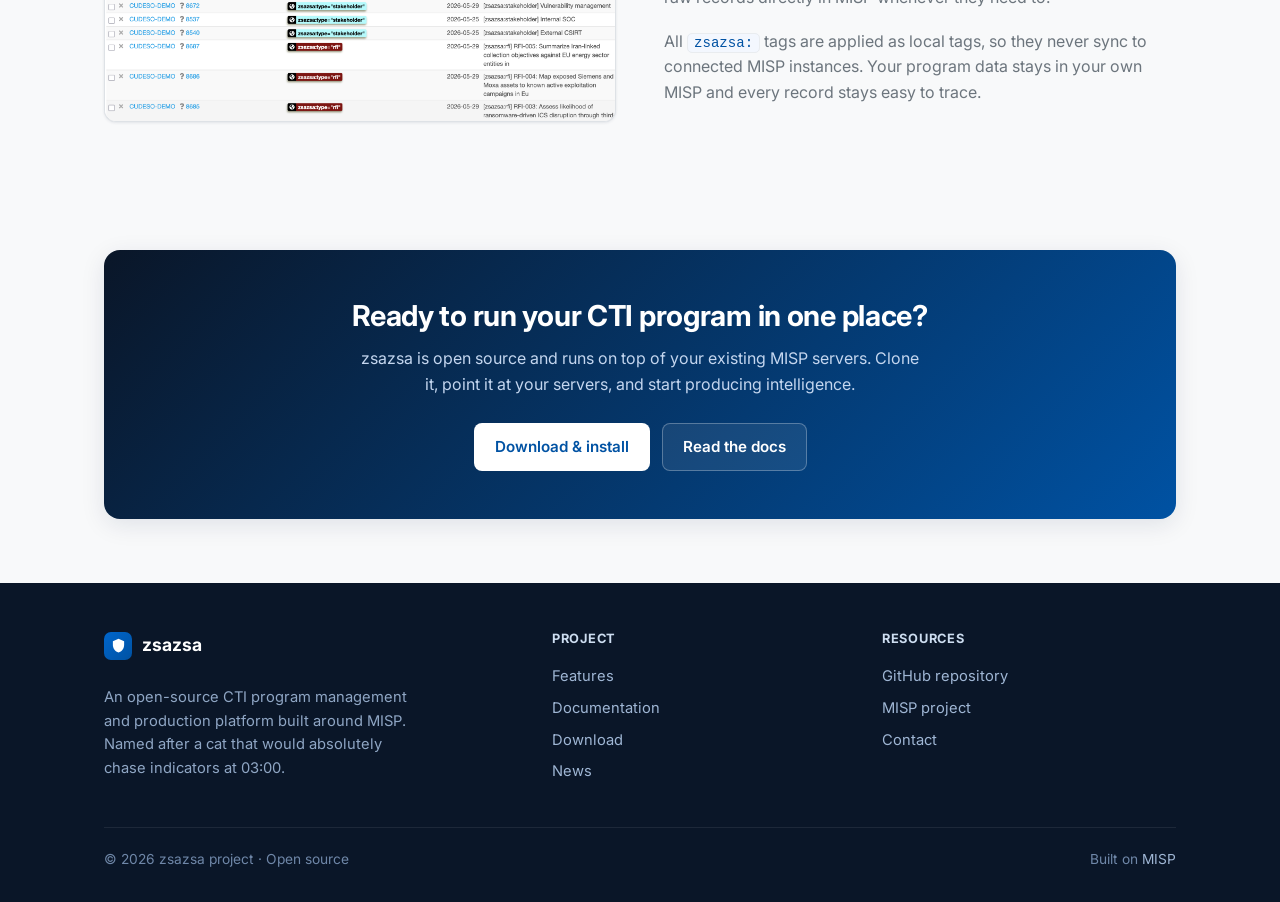
==== commit 19e4b428: "ETDA and mail support" ====
--- a/index.html
+++ b/index.html
@@ -83,7 +83,7 @@
         <div class="card hover">
           <span class="feat-icon"><svg viewBox="0 0 24 24" fill="none" stroke="currentColor" stroke-width="2"><ellipse cx="12" cy="5" rx="9" ry="3"/><path d="M21 12c0 1.66-4 3-9 3s-9-1.34-9-3"/><path d="M3 5v14c0 1.66 4 3 9 3s9-1.34 9-3V5"/></svg></span>
           <h3>Data collection</h3>
-          <p>A cached view of scraper and additional MISP servers. Browse events, refresh, flag for follow-up, import newsletters and generate LLM summaries back into MISP.</p>
+          <p>A cached view of scraper and additional MISP servers. Browse events, refresh, flag for follow-up, import newsletters such as the ETDA CTI robot, and generate LLM summaries back into MISP.</p>
         </div>
         <div class="card hover">
           <span class="feat-icon"><svg viewBox="0 0 24 24" fill="none" stroke="currentColor" stroke-width="2"><path d="M13 2L3 14h9l-1 8 10-12h-9l1-8z"/></svg></span>
@@ -109,7 +109,7 @@
           <p class="muted" style="margin-bottom:18px;">Distribution is built around stakeholders, roles, product subscriptions, audiences and notification channels. A stakeholder receives a product only when their role is in the audience, they're subscribed to that product type, and their TLP clearance is high enough.</p>
           <ul class="tick-list">
             <li>Audience, subscription and TLP checks applied in one place</li>
-            <li>Delivery over Mattermost and Flowintel notification channels, with more to come</li>
+            <li>Delivery over Mattermost, e-mail (SMTP) and Flowintel notification channels, with more to come</li>
             <li>A recipient preview before publishing that shows who will receive each product and who is blocked</li>
             <li>Requirements notify an explicit stakeholder distribution list</li>
           </ul>
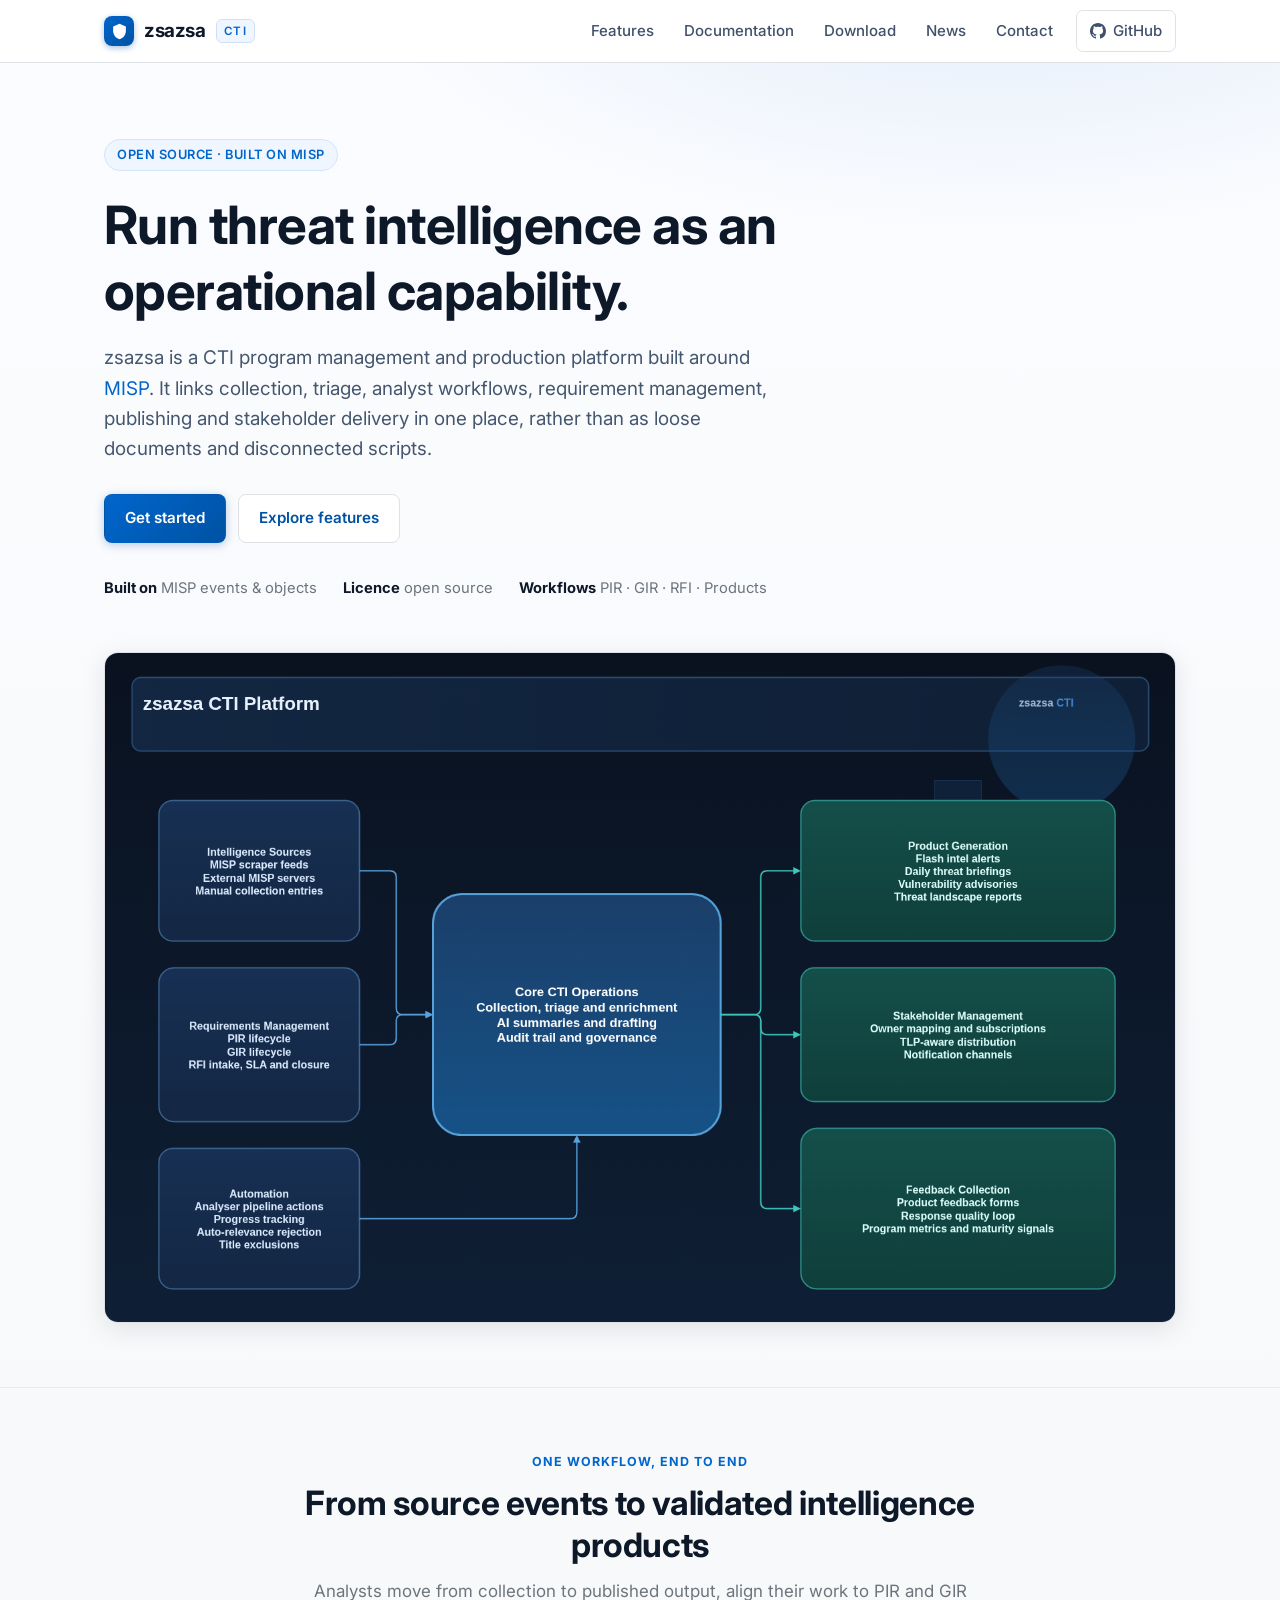
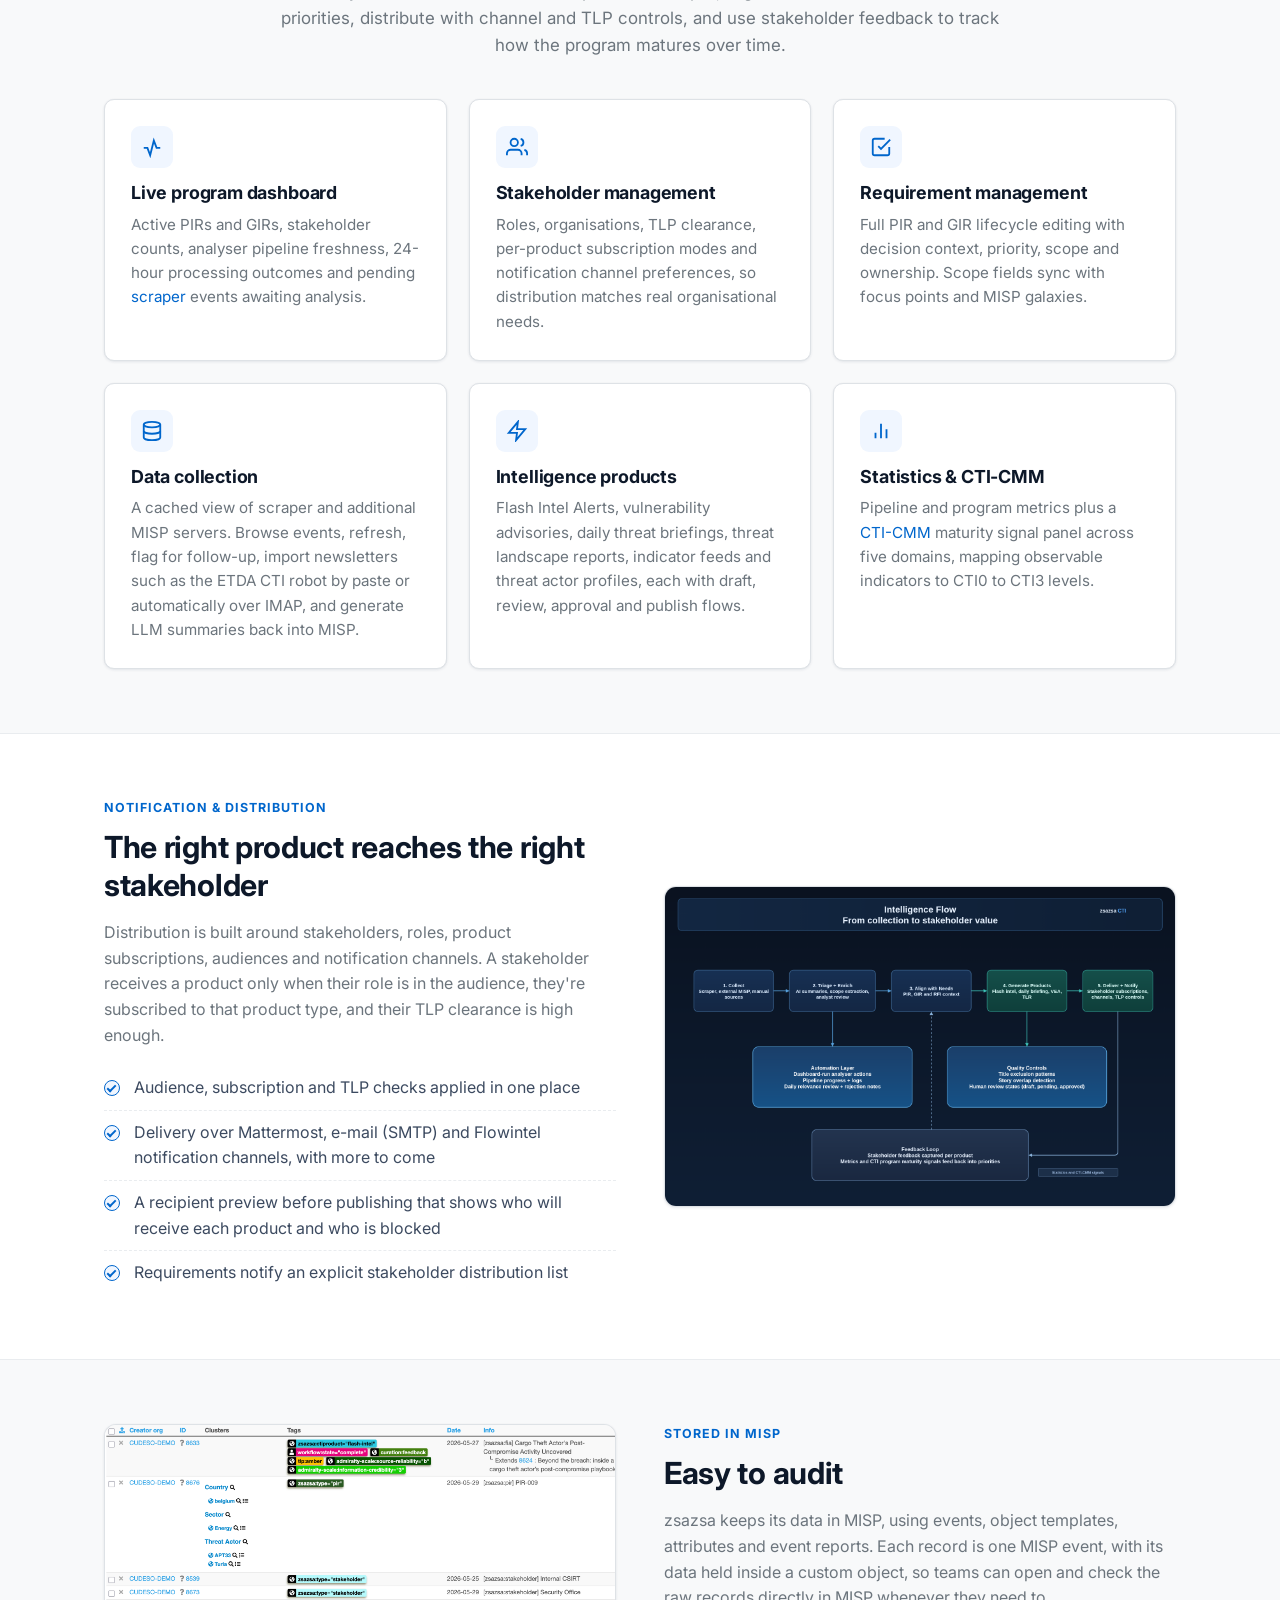
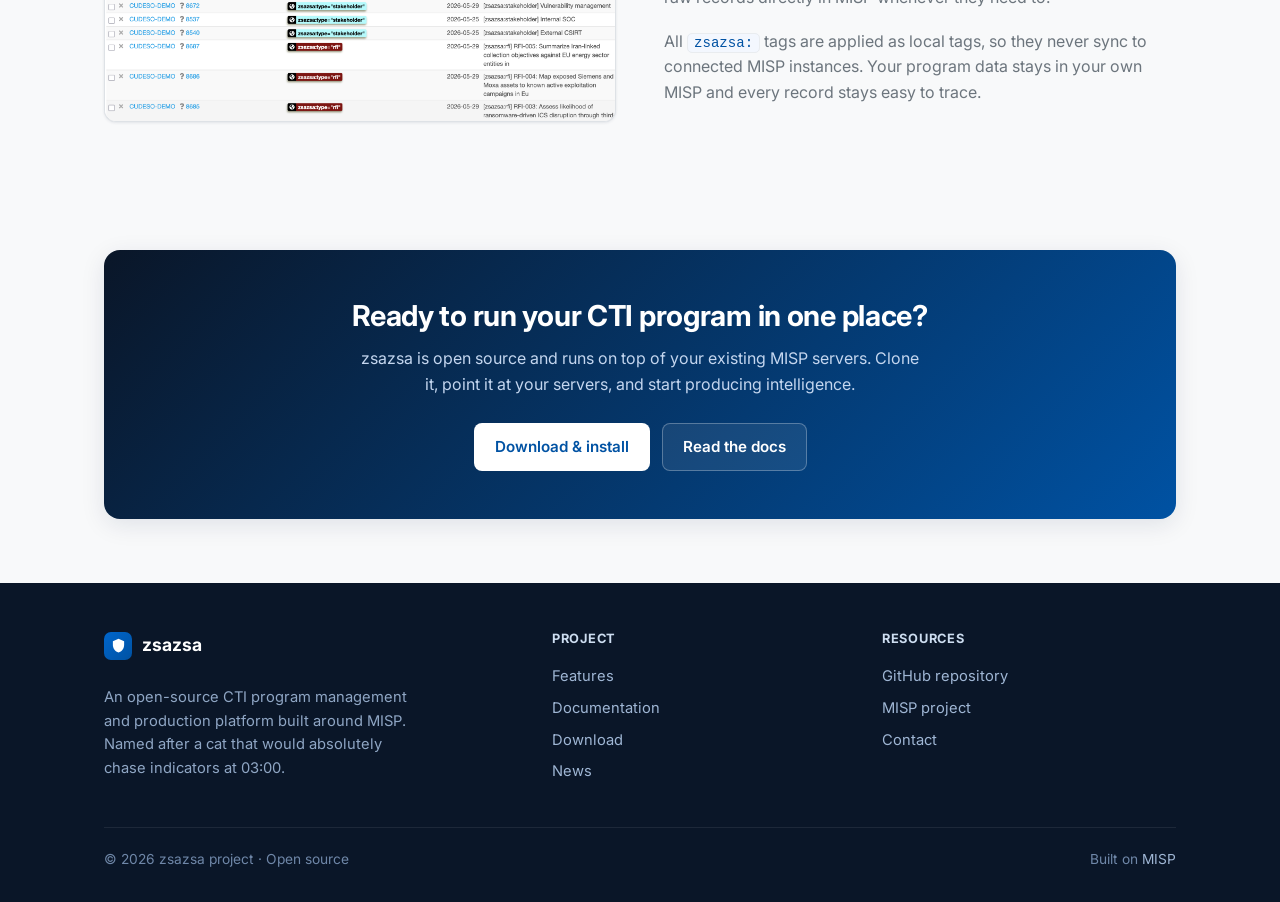
==== commit 0ddd3feb: "Indicator feed and threat actor profile" ====
--- a/index.html
+++ b/index.html
@@ -83,12 +83,12 @@
         <div class="card hover">
           <span class="feat-icon"><svg viewBox="0 0 24 24" fill="none" stroke="currentColor" stroke-width="2"><ellipse cx="12" cy="5" rx="9" ry="3"/><path d="M21 12c0 1.66-4 3-9 3s-9-1.34-9-3"/><path d="M3 5v14c0 1.66 4 3 9 3s9-1.34 9-3V5"/></svg></span>
           <h3>Data collection</h3>
-          <p>A cached view of scraper and additional MISP servers. Browse events, refresh, flag for follow-up, import newsletters such as the ETDA CTI robot, and generate LLM summaries back into MISP.</p>
+          <p>A cached view of scraper and additional MISP servers. Browse events, refresh, flag for follow-up, import newsletters such as the ETDA CTI robot by paste or automatically over IMAP, and generate LLM summaries back into MISP.</p>
         </div>
         <div class="card hover">
           <span class="feat-icon"><svg viewBox="0 0 24 24" fill="none" stroke="currentColor" stroke-width="2"><path d="M13 2L3 14h9l-1 8 10-12h-9l1-8z"/></svg></span>
           <h3>Intelligence products</h3>
-          <p>Flash Intel Alerts, vulnerability advisories, daily threat briefings and threat landscape reports, each with draft, review, approval and publish flows.</p>
+          <p>Flash Intel Alerts, vulnerability advisories, daily threat briefings, threat landscape reports, indicator feeds and threat actor profiles, each with draft, review, approval and publish flows.</p>
         </div>
         <div class="card hover">
           <span class="feat-icon"><svg viewBox="0 0 24 24" fill="none" stroke="currentColor" stroke-width="2"><path d="M18 20V10M12 20V4M6 20v-6"/></svg></span>
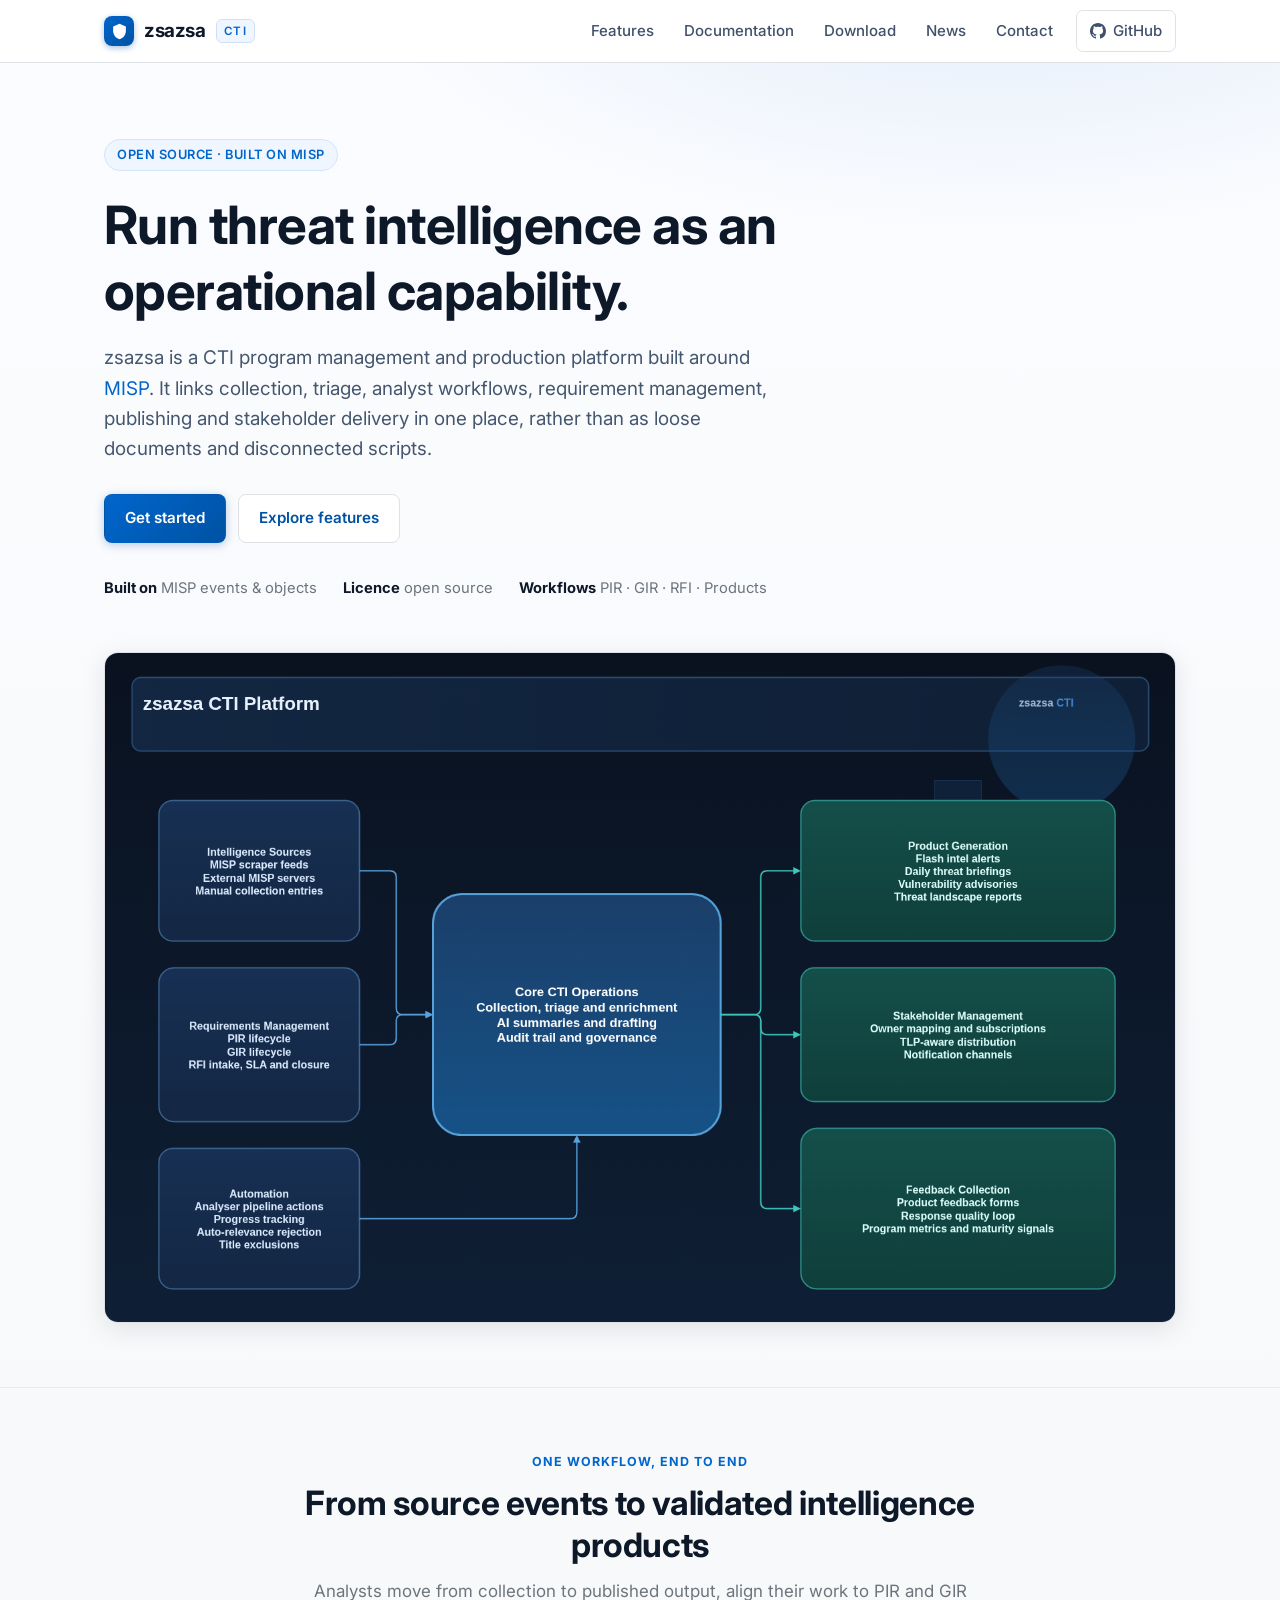
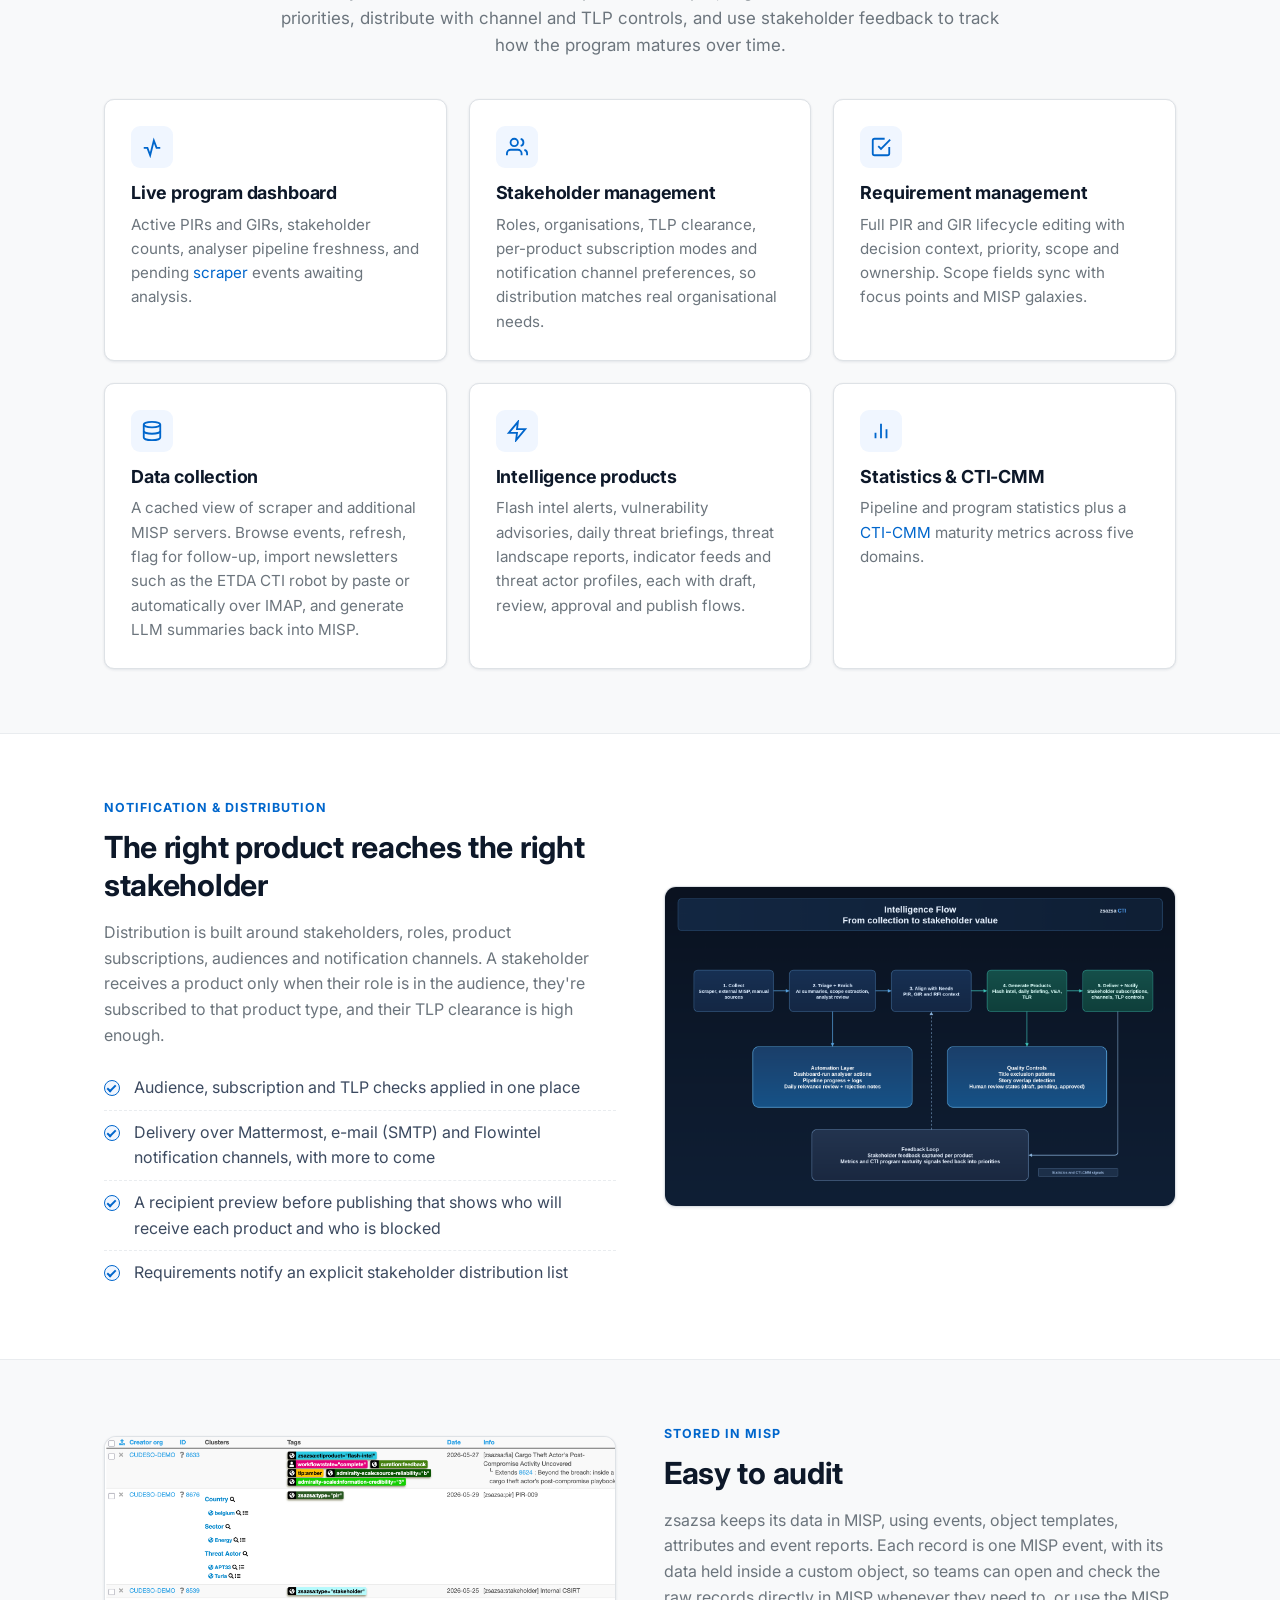
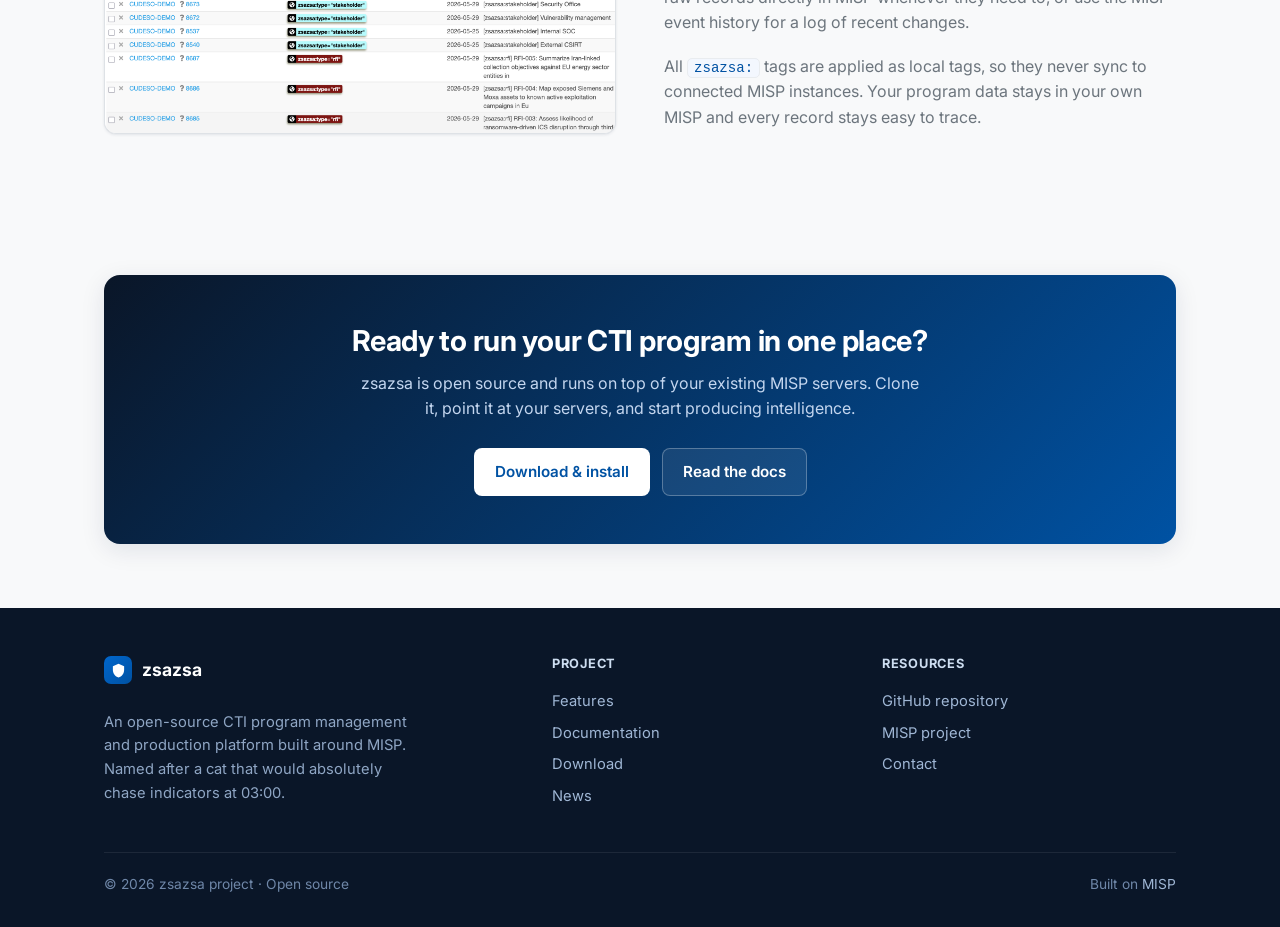
==== commit 98a351c0: "Improve wording" ====
--- a/index.html
+++ b/index.html
@@ -68,7 +68,7 @@
         <div class="card hover">
           <span class="feat-icon"><svg viewBox="0 0 24 24" fill="none" stroke="currentColor" stroke-width="2"><path d="M3 13h4l3 8 4-16 3 8h4"/></svg></span>
           <h3>Live program dashboard</h3>
-          <p>Active PIRs and GIRs, stakeholder counts, analyser pipeline freshness, 24-hour processing outcomes and pending <a href="https://github.com/cudeso/misp-scraper/" target="_blank" rel="noopener">scraper</a> events awaiting analysis.</p>
+          <p>Active PIRs and GIRs, stakeholder counts, analyser pipeline freshness, and pending <a href="https://github.com/cudeso/misp-scraper/" target="_blank" rel="noopener">scraper</a> events awaiting analysis.</p>
         </div>
         <div class="card hover">
           <span class="feat-icon"><svg viewBox="0 0 24 24" fill="none" stroke="currentColor" stroke-width="2"><path d="M17 21v-2a4 4 0 0 0-4-4H5a4 4 0 0 0-4 4v2"/><circle cx="9" cy="7" r="4"/><path d="M23 21v-2a4 4 0 0 0-3-3.87M16 3.13a4 4 0 0 1 0 7.75"/></svg></span>
@@ -88,12 +88,12 @@
         <div class="card hover">
           <span class="feat-icon"><svg viewBox="0 0 24 24" fill="none" stroke="currentColor" stroke-width="2"><path d="M13 2L3 14h9l-1 8 10-12h-9l1-8z"/></svg></span>
           <h3>Intelligence products</h3>
-          <p>Flash Intel Alerts, vulnerability advisories, daily threat briefings, threat landscape reports, indicator feeds and threat actor profiles, each with draft, review, approval and publish flows.</p>
+          <p>Flash intel alerts, vulnerability advisories, daily threat briefings, threat landscape reports, indicator feeds and threat actor profiles, each with draft, review, approval and publish flows.</p>
         </div>
         <div class="card hover">
           <span class="feat-icon"><svg viewBox="0 0 24 24" fill="none" stroke="currentColor" stroke-width="2"><path d="M18 20V10M12 20V4M6 20v-6"/></svg></span>
           <h3>Statistics &amp; CTI-CMM</h3>
-          <p>Pipeline and program metrics plus a <a href="https://cti-cmm.org/" target="_blank" rel="noopener">CTI-CMM</a> maturity signal panel across five domains, mapping observable indicators to CTI0 to CTI3 levels.</p>
+          <p>Pipeline and program statistics plus a <a href="https://cti-cmm.org/" target="_blank" rel="noopener">CTI-CMM</a> maturity metrics across five domains.</p>
         </div>
       </div>
     </div>
@@ -131,7 +131,7 @@
         <div>
           <div class="kicker">Stored in MISP</div>
           <h2 style="font-size:1.9rem; margin:0 0 16px;">Easy to audit</h2>
-          <p class="muted" style="margin-bottom:18px;">zsazsa keeps its data in MISP, using events, object templates, attributes and event reports. Each record is one MISP event, with its data held inside a custom object, so teams can open and check the raw records directly in MISP whenever they need to.</p>
+          <p class="muted" style="margin-bottom:18px;">zsazsa keeps its data in MISP, using events, object templates, attributes and event reports. Each record is one MISP event, with its data held inside a custom object, so teams can open and check the raw records directly in MISP whenever they need to, or use the MISP event history for a log of recent changes.</p>
           <p class="muted">All <code class="inline">zsazsa:</code> tags are applied as local tags, so they never sync to connected MISP instances. Your program data stays in your own MISP and every record stays easy to trace.</p>
         </div>
       </div>
--- a/assets/css/site.css
+++ b/assets/css/site.css
@@ -356,6 +356,8 @@
 }
 .post .post-date { color: var(--text-muted); font-size: .9rem; }
 .post h3 { margin: 8px 0 10px; font-size: 1.22rem; }
+.post h3 a { color: inherit; text-decoration: none; }
+.post h3 a:hover { color: var(--blue); text-decoration: underline; }
 .post p { margin: 0 0 14px; color: #45566f; }
 
 /* ─── Docs / generic prose ───────────────────────────────────────────────── */
@@ -576,3 +578,68 @@
   .site-footer .foot-grid { grid-template-columns: 1fr; gap: 24px; }
   .post { grid-template-columns: 1fr; gap: 8px; }
 }
+
+/* ─── Blog posts ─────────────────────────────────────────────────────────── */
+.blog-post { max-width: 760px; }
+.blog-post img {
+  display: block;
+  max-width: 100%;
+  height: auto;
+  margin: 26px auto;
+  border-radius: 12px;
+  border: 1px solid var(--border);
+  box-shadow: var(--shadow);
+}
+.blog-post pre { margin: 22px 0; }
+.blog-post .video-embed {
+  position: relative;
+  margin: 26px 0;
+  aspect-ratio: 16 / 9;
+  border-radius: 12px;
+  overflow: hidden;
+  border: 1px solid var(--border);
+  background: var(--surface-dark);
+}
+.blog-post .video-embed iframe,
+.blog-post .video-embed video {
+  position: absolute;
+  inset: 0;
+  width: 100%;
+  height: 100%;
+  border: 0;
+}
+.blog-post video { max-width: 100%; border-radius: 12px; }
+.blog-back {
+  margin-top: 40px;
+  padding-top: 20px;
+  border-top: 1px solid var(--border-faint);
+}
+
+/* ─── Syntax highlighting (Pygments / Dracula on the dark code surface) ────── */
+.prose .codehilite { margin: 22px 0; }
+.prose .codehilite pre { margin: 0; }
+.prose .codehilite .hll { background-color: #44475a }
+.prose .codehilite .c, .prose .codehilite .ch, .prose .codehilite .cm,
+.prose .codehilite .cpf, .prose .codehilite .c1, .prose .codehilite .cs { color: #6272a4 } /* Comment */
+.prose .codehilite .cp { color: #ff79c6 } /* Comment.Preproc */
+.prose .codehilite .k, .prose .codehilite .kc, .prose .codehilite .kn,
+.prose .codehilite .kp, .prose .codehilite .kr, .prose .codehilite .o,
+.prose .codehilite .ow { color: #ff79c6 } /* Keyword / Operator */
+.prose .codehilite .kd, .prose .codehilite .kt, .prose .codehilite .nb,
+.prose .codehilite .nl, .prose .codehilite .nv, .prose .codehilite .vc,
+.prose .codehilite .vg, .prose .codehilite .vi, .prose .codehilite .vm { color: #8be9fd; font-style: italic } /* Types / builtins / vars */
+.prose .codehilite .na, .prose .codehilite .nc, .prose .codehilite .nf,
+.prose .codehilite .fm { color: #50fa7b } /* Names: attribute, class, function */
+.prose .codehilite .nt { color: #ff79c6 } /* Name.Tag */
+.prose .codehilite .m, .prose .codehilite .mb, .prose .codehilite .mf,
+.prose .codehilite .mh, .prose .codehilite .mi, .prose .codehilite .mo,
+.prose .codehilite .il { color: #ffb86c } /* Numbers */
+.prose .codehilite .s, .prose .codehilite .sa, .prose .codehilite .sb,
+.prose .codehilite .sc, .prose .codehilite .dl, .prose .codehilite .sd,
+.prose .codehilite .s2, .prose .codehilite .se, .prose .codehilite .sh,
+.prose .codehilite .si, .prose .codehilite .sx, .prose .codehilite .sr,
+.prose .codehilite .s1, .prose .codehilite .ss { color: #f1fa8c } /* Strings */
+.prose .codehilite .gd { color: #ff5555 } /* Generic.Deleted */
+.prose .codehilite .gi { color: #50fa7b } /* Generic.Inserted */
+.prose .codehilite .go { color: #99a8c7 } /* Generic.Output */
+.prose .codehilite .err { color: #f8f8f2 } /* Error */
